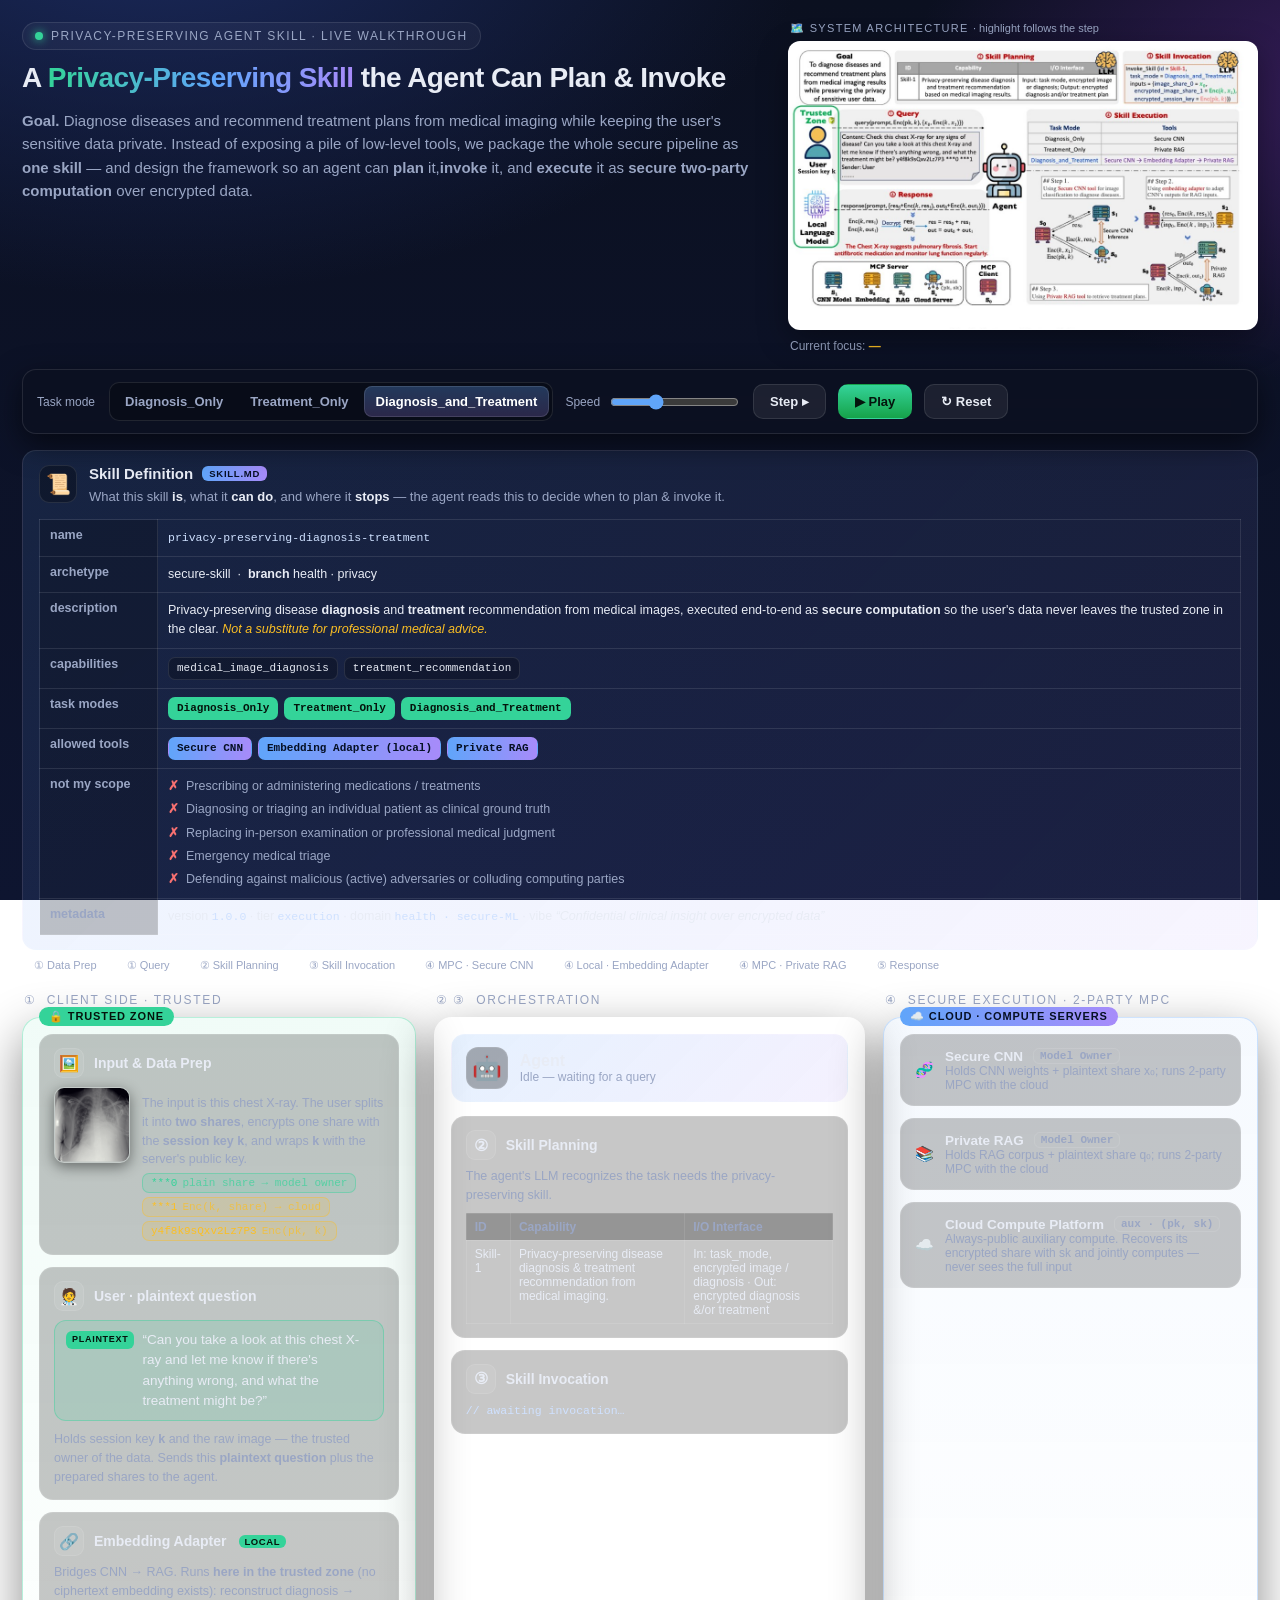
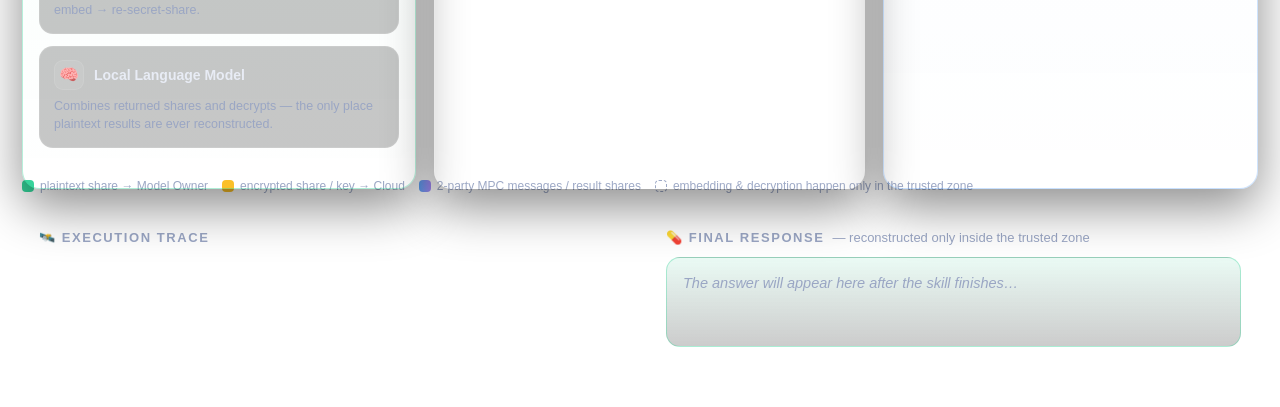
==== app/index.html @ a3170f96 "Deploy privacy-preserving skill web demo" ====
<!DOCTYPE html>
<html lang="en">
  <head>
    <meta charset="UTF-8" />
    <meta name="viewport" content="width=device-width, initial-scale=1.0" />
    <title>Privacy-Preserving Skill · Agent Demo (React)</title>
    <script type="module" crossorigin src="./assets/index-D98Jw93L.js"></script>
    <link rel="stylesheet" crossorigin href="./assets/index-BHk-ecQV.css">
  </head>
  <body>
    <div id="root"></div>
  </body>
</html>
---- app/assets/index-BHk-ecQV.css ----
:root{--bg: #0b1020;--bg2: #0e1530;--panel: rgba(255, 255, 255, .04);--panel-strong: rgba(255, 255, 255, .07);--border: rgba(255, 255, 255, .1);--text: #e8ecf5;--muted: #9aa6c4;--green: #34d399;--green-soft: rgba(52, 211, 153, .14);--blue: #60a5fa;--violet: #a78bfa;--gold: #fbbf24;--gold-soft: rgba(251, 191, 36, .15);--pink: #f472b6;--shadow: 0 18px 50px rgba(0, 0, 0, .45);--mono: "SF Mono", "JetBrains Mono", "Fira Code", ui-monospace, Menlo, Consolas, monospace}*{box-sizing:border-box}html,body,#root{height:100%}body{margin:0;font-family:-apple-system,BlinkMacSystemFont,Segoe UI,Roboto,Helvetica Neue,Arial,sans-serif;color:var(--text);background:radial-gradient(1200px 700px at 12% -10%,#1b2a5e 0%,transparent 55%),radial-gradient(1000px 600px at 110% 10%,#3a1d5e 0%,transparent 50%),linear-gradient(180deg,var(--bg) 0%,var(--bg2) 100%);background-attachment:fixed;min-height:100vh}.wrap{max-width:1280px;margin:0 auto;padding:22px 22px 40px}header.hero{margin-bottom:18px}.badge{display:inline-flex;align-items:center;gap:8px;font-size:12px;letter-spacing:.12em;text-transform:uppercase;color:var(--muted);border:1px solid var(--border);background:var(--panel);padding:6px 12px;border-radius:999px}.badge .dot{width:8px;height:8px;border-radius:50%;background:var(--green);box-shadow:0 0 10px var(--green)}h1{font-size:28px;margin:12px 0 6px;letter-spacing:-.02em}h1 .grad{background:linear-gradient(90deg,var(--green),var(--blue) 55%,var(--violet));-webkit-background-clip:text;background-clip:text;-webkit-text-fill-color:transparent}.goal{color:var(--muted);font-size:15px;max-width:820px;line-height:1.55}.controls{display:flex;flex-direction:column;gap:10px;margin:16px 0 0;padding:12px 14px;background:#0c1121eb;border:1px solid var(--border);border-radius:14px;position:sticky;top:10px;z-index:50;-webkit-backdrop-filter:blur(10px);backdrop-filter:blur(10px);box-shadow:0 10px 30px #0000008c}.ctl-row{display:flex;flex-wrap:wrap;align-items:center;gap:12px}.seg{display:inline-flex;background:#00000040;border:1px solid var(--border);border-radius:10px;padding:3px;gap:3px}.seg button{border:0;background:transparent;color:var(--muted);cursor:pointer;padding:8px 12px;border-radius:8px;font-size:13px;font-weight:600;transition:.18s}.seg button:hover{color:var(--text)}.seg button.active{background:linear-gradient(180deg,#60a5fa4d,#a78bfa38);color:#fff;box-shadow:inset 0 0 0 1px #ffffff1f}.ctl-label{font-size:12px;color:var(--muted);margin-right:2px}.spacer{flex:1}.btn{border:1px solid var(--border);background:var(--panel-strong);color:var(--text);padding:9px 16px;border-radius:10px;cursor:pointer;font-size:13px;font-weight:600;display:inline-flex;align-items:center;gap:8px;transition:.18s}.btn:hover{border-color:#ffffff40;transform:translateY(-1px)}.btn.primary{background:linear-gradient(180deg,var(--green),#16a34a);color:#04140c;border-color:transparent}.btn:disabled{opacity:.45;cursor:not-allowed;transform:none}.speed{display:inline-flex;align-items:center;gap:8px;font-size:12px;color:var(--muted)}.speed input{accent-color:var(--blue)}.stage{position:relative}.grid{display:grid;grid-template-columns:1.05fr 1.15fr 1fr;gap:18px;align-items:stretch}.col-title{display:flex;align-items:center;gap:8px;font-size:12px;text-transform:uppercase;letter-spacing:.14em;color:var(--muted);margin:0 0 10px 2px}.zone{border-radius:18px;padding:16px;height:100%;background:var(--panel);border:1px solid var(--border);box-shadow:var(--shadow);position:relative}.zone.trusted{border-color:#34d39959;background:linear-gradient(180deg,#34d39912,#ffffff05)}.zone.cloud{border-color:#60a5fa4d;background:linear-gradient(180deg,#60a5fa0f,#ffffff05)}.zone-tag{position:absolute;top:-11px;left:16px;font-size:11px;font-weight:700;letter-spacing:.08em;padding:3px 10px;border-radius:999px;text-transform:uppercase}.zone.trusted .zone-tag{background:var(--green);color:#04140c}.zone.cloud .zone-tag{background:linear-gradient(90deg,var(--blue),var(--violet));color:#061024}.card{background:#00000038;border:1px solid var(--border);border-radius:14px;padding:13px 14px;margin-bottom:12px;transition:.25s;position:relative}.card:last-child{margin-bottom:0}.card .ct{display:flex;align-items:center;gap:10px;font-weight:700;font-size:14px}.card .ct .ic{width:30px;height:30px;flex:none;border-radius:9px;display:grid;place-items:center;font-size:16px;background:var(--panel-strong);border:1px solid var(--border)}.card .sub{color:var(--muted);font-size:12.5px;margin-top:7px;line-height:1.5}.card.node{display:flex;flex-direction:column}.card.active{border-color:var(--gold);box-shadow:0 0 0 1px var(--gold),0 10px 30px #fbbf242e;background:linear-gradient(180deg,var(--gold-soft),rgba(0,0,0,.2));transform:translateY(-2px)}.card.active .ic{background:var(--gold);color:#1a1304;border-color:transparent}.card.done{border-color:#34d39973}.ct .check{display:none}.card.done .ct .check{display:inline;margin-left:auto;color:var(--green);font-weight:800}.card.dim{opacity:.45}.chip{display:inline-flex;align-items:center;gap:5px;font-family:var(--mono);font-size:11px;padding:3px 8px;border-radius:7px;border:1px solid var(--border);background:#0000004d;color:var(--muted);margin:4px 6px 0 0}.chip.lock{color:var(--gold);border-color:#fbbf2466;background:var(--gold-soft)}.chip.plain{color:var(--green);border-color:#34d39966;background:var(--green-soft)}.chip .k{opacity:.7}.agent-head{display:flex;align-items:center;gap:12px;margin-bottom:14px;padding:12px 14px;border-radius:14px;background:linear-gradient(135deg,#60a5fa29,#a78bfa1f);border:1px solid var(--border)}.agent-head .robot{width:42px;height:42px;border-radius:12px;display:grid;place-items:center;font-size:24px;background:#0000004d;border:1px solid var(--border)}.agent-head .t{font-weight:800;font-size:16px}.agent-head .s{color:var(--muted);font-size:12px}.agent-head.thinking{animation:pulseGlow 1.1s ease-in-out infinite}@keyframes pulseGlow{0%,to{box-shadow:0 0 0 1px #a78bfa33}50%{box-shadow:0 0 0 1px #a78bfab3,0 0 26px #a78bfa59}}.skill-table{width:100%;border-collapse:collapse;font-size:12px;margin-top:8px}.skill-table th,.skill-table td{text-align:left;padding:6px 8px;border:1px solid var(--border);vertical-align:top}.skill-table th{color:var(--muted);font-weight:600;background:#00000040}code.invoke{display:block;font-family:var(--mono);font-size:11.5px;line-height:1.6;color:#cfe1ff;white-space:pre-wrap;margin-top:8px}code.invoke .kw{color:var(--violet)}code.invoke .id{color:var(--gold)}code.invoke .en{color:var(--green)}.unused{color:var(--muted);font-style:italic;opacity:.9}.localbadge{font-size:9.5px;font-weight:800;letter-spacing:.06em;text-transform:uppercase;color:#04140c;background:var(--green);border-radius:6px;padding:1px 6px;margin-left:2px}.srv{display:flex;align-items:center;gap:11px}.srv .sid{font-family:var(--mono);font-size:11px;color:var(--muted);border:1px solid var(--border);border-radius:6px;padding:1px 6px}.srv .role{color:var(--muted);font-size:12px}.fx{position:absolute;top:0;right:0;bottom:0;left:0;pointer-events:none;z-index:40;overflow:visible}.packet{position:absolute;transform:translate(-50%,-50%);font-family:var(--mono);font-size:11px;font-weight:700;padding:5px 9px;border-radius:9px;white-space:nowrap;border:1px solid;box-shadow:0 6px 18px #0006;will-change:left,top;-webkit-backdrop-filter:blur(2px);backdrop-filter:blur(2px)}.packet.enc{color:#1a1304;background:var(--gold);border-color:#f59e0b}.packet.plain{color:#04140c;background:var(--green);border-color:#10b981}.packet.result{color:#06121f;background:linear-gradient(90deg,var(--blue),var(--violet));border-color:var(--violet)}.bottom{display:grid;grid-template-columns:1fr 1fr;gap:18px;margin-top:20px}.panel{background:var(--panel);border:1px solid var(--border);border-radius:16px;padding:16px}.panel h3{margin:0 0 12px;font-size:13px;text-transform:uppercase;letter-spacing:.12em;color:var(--muted);display:flex;align-items:center;gap:8px}.panel h3 .note{font-weight:400;text-transform:none;letter-spacing:0;color:var(--muted)}.trace{font-family:var(--mono);font-size:12.5px;line-height:1.65;max-height:230px;overflow:auto}.trace .line{padding:5px 0;border-bottom:1px dashed rgba(255,255,255,.06);display:flex;gap:10px;opacity:0;transform:translateY(4px);animation:rise .35s forwards}@keyframes rise{to{opacity:1;transform:none}}.trace .ph{color:var(--violet);font-weight:700;flex:none}.trace .tx{color:var(--text)}.trace .tx.muted,.trace .muted{color:var(--muted)}.chatbubble{background:linear-gradient(180deg,#34d3991a,#0003);border:1px solid rgba(52,211,153,.35);border-radius:14px;padding:14px 16px;min-height:90px;line-height:1.6;font-size:14.5px}.chatbubble .who{font-size:11px;text-transform:uppercase;letter-spacing:.1em;color:var(--green);margin-bottom:8px;display:flex;align-items:center;gap:8px}.chatbubble .empty{color:var(--muted);font-style:italic}.diag{color:var(--blue);font-weight:700}.rx{color:var(--gold);font-weight:700}.cursor-blink{display:inline-block;width:8px;background:var(--green);margin-left:2px;animation:blink 1s steps(2) infinite}@keyframes blink{50%{opacity:0}}.legend{display:flex;flex-wrap:wrap;gap:14px;margin-top:14px;font-size:12px;color:var(--muted)}.legend span{display:inline-flex;align-items:center;gap:6px}.legend i{width:12px;height:12px;border-radius:4px;display:inline-block}.skillcard{margin-top:16px;padding:14px 16px;border-radius:14px;background:linear-gradient(135deg,#60a5fa1f,#a78bfa17);border:1px solid var(--border)}.skillhead{display:flex;gap:12px;align-items:flex-start}.skillhead .ic{width:38px;height:38px;flex:none;border-radius:10px;display:grid;place-items:center;font-size:20px;background:#0000004d;border:1px solid var(--border)}.skname{font-weight:800;font-size:15px;display:flex;align-items:center;gap:9px;flex-wrap:wrap}.skname .tag{font-size:9.5px;font-weight:800;letter-spacing:.08em;text-transform:uppercase;color:#061024;background:linear-gradient(90deg,var(--blue),var(--violet));padding:2px 7px;border-radius:6px}.skdesc{color:var(--muted);font-size:13px;line-height:1.55;margin-top:5px}.skdesc b{color:var(--text)}.skmeta{margin-top:11px;display:grid;gap:6px;font-size:12.5px;color:var(--muted);line-height:1.5}.skmeta b{color:var(--text)}.skmeta code{font-family:var(--mono);font-size:11.5px;color:#cfe1ff;background:#00000047;border:1px solid var(--border);border-radius:5px;padding:1px 5px}.skilltable{width:100%;border-collapse:collapse;margin-top:12px;font-size:12.5px}.skilltable th{text-align:left;vertical-align:top;white-space:nowrap;width:118px;color:var(--muted);font-weight:700;background:#00000038;border:1px solid var(--border);padding:8px 10px}.skilltable td{vertical-align:top;border:1px solid var(--border);padding:8px 10px;line-height:1.55;color:var(--text)}.skilltable td code{font-family:var(--mono);font-size:11.5px;color:#cfe1ff}.skilltable td b{color:var(--text)}.skilltable td em{color:var(--gold);font-style:italic}.skchips{display:flex;flex-wrap:wrap;gap:6px}.skchip{font-family:var(--mono);font-size:11px;padding:2px 8px;border-radius:7px;border:1px solid var(--border);background:#00000047;color:var(--text)}.skchip.mode{color:#04140c;background:var(--green);border-color:transparent;font-weight:700}.skchip.tool{color:#061024;background:linear-gradient(90deg,var(--blue),var(--violet));border-color:transparent;font-weight:700}.skscope{margin:0;padding-left:0;list-style:none;display:grid;gap:4px}.skscope li{color:var(--muted)}.skscope li:before{content:"✗";color:#f87171;font-weight:800;margin-right:7px}.stepbar{display:flex;gap:6px;margin:4px 0 16px;flex-wrap:wrap}.pip{font-size:11px;color:var(--muted);border:1px solid var(--border);border-radius:999px;padding:4px 11px;background:var(--panel);transition:.2s}.pip.active{color:#fff;border-color:var(--gold);background:var(--gold-soft)}.pip.done{color:var(--green);border-color:#34d39966}.prep{display:flex;gap:12px;align-items:flex-start;margin-top:9px}.prep .cxr{width:76px;height:76px;flex:none;border-radius:10px;object-fit:cover;border:1px solid var(--border);box-shadow:0 4px 14px #00000073}.prep .prepflow{flex:1;min-width:0}.chip.plain .k,.chip.lock .k{font-weight:400}.qbubble{display:flex;align-items:flex-start;gap:8px;margin:9px 0 2px;background:var(--green-soft);border:1px solid rgba(52,211,153,.4);border-radius:12px;padding:9px 11px;font-size:13.5px;line-height:1.5;color:var(--text)}.qlabel{flex:none;font-size:9px;font-weight:800;letter-spacing:.08em;text-transform:uppercase;color:#04140c;background:var(--green);border-radius:6px;padding:2px 6px;margin-top:1px}.topbar{display:flex;align-items:flex-start;gap:24px}.topbar .hero{flex:1 1 auto;min-width:0;margin-bottom:0}.archpanel{flex:0 0 470px;width:470px}.arch-title{font-size:11px;text-transform:uppercase;letter-spacing:.12em;color:var(--muted);margin:0 0 6px 2px}.arch-title span{text-transform:none;letter-spacing:0}.archframe{position:relative;line-height:0;border-radius:12px;overflow:hidden;background:#fff;border:1px solid var(--border);box-shadow:0 10px 30px #00000059}.archframe img{width:100%;height:auto;display:block}.arch-spot{position:absolute;border:2.5px solid var(--gold);border-radius:8px;box-shadow:0 0 0 3000px #0407128c,0 0 16px 3px #fbbf2499;transition:left .55s cubic-bezier(.45,.05,.25,1),top .55s cubic-bezier(.45,.05,.25,1),width .55s cubic-bezier(.45,.05,.25,1),height .55s cubic-bezier(.45,.05,.25,1),opacity .35s ease;opacity:0;pointer-events:none;z-index:5}.arch-spot.show{opacity:1}.arch-cap{margin:9px 2px 0;font-size:12px;color:var(--muted)}.arch-cap b{color:var(--gold)}@media (max-width: 1100px){.topbar{flex-direction:column;gap:14px}.archpanel{flex:none;width:100%;max-width:720px}}@media (max-width: 980px){.grid,.bottom{grid-template-columns:1fr}.fx{display:none}.arch-spot{transition:opacity .3s ease}}
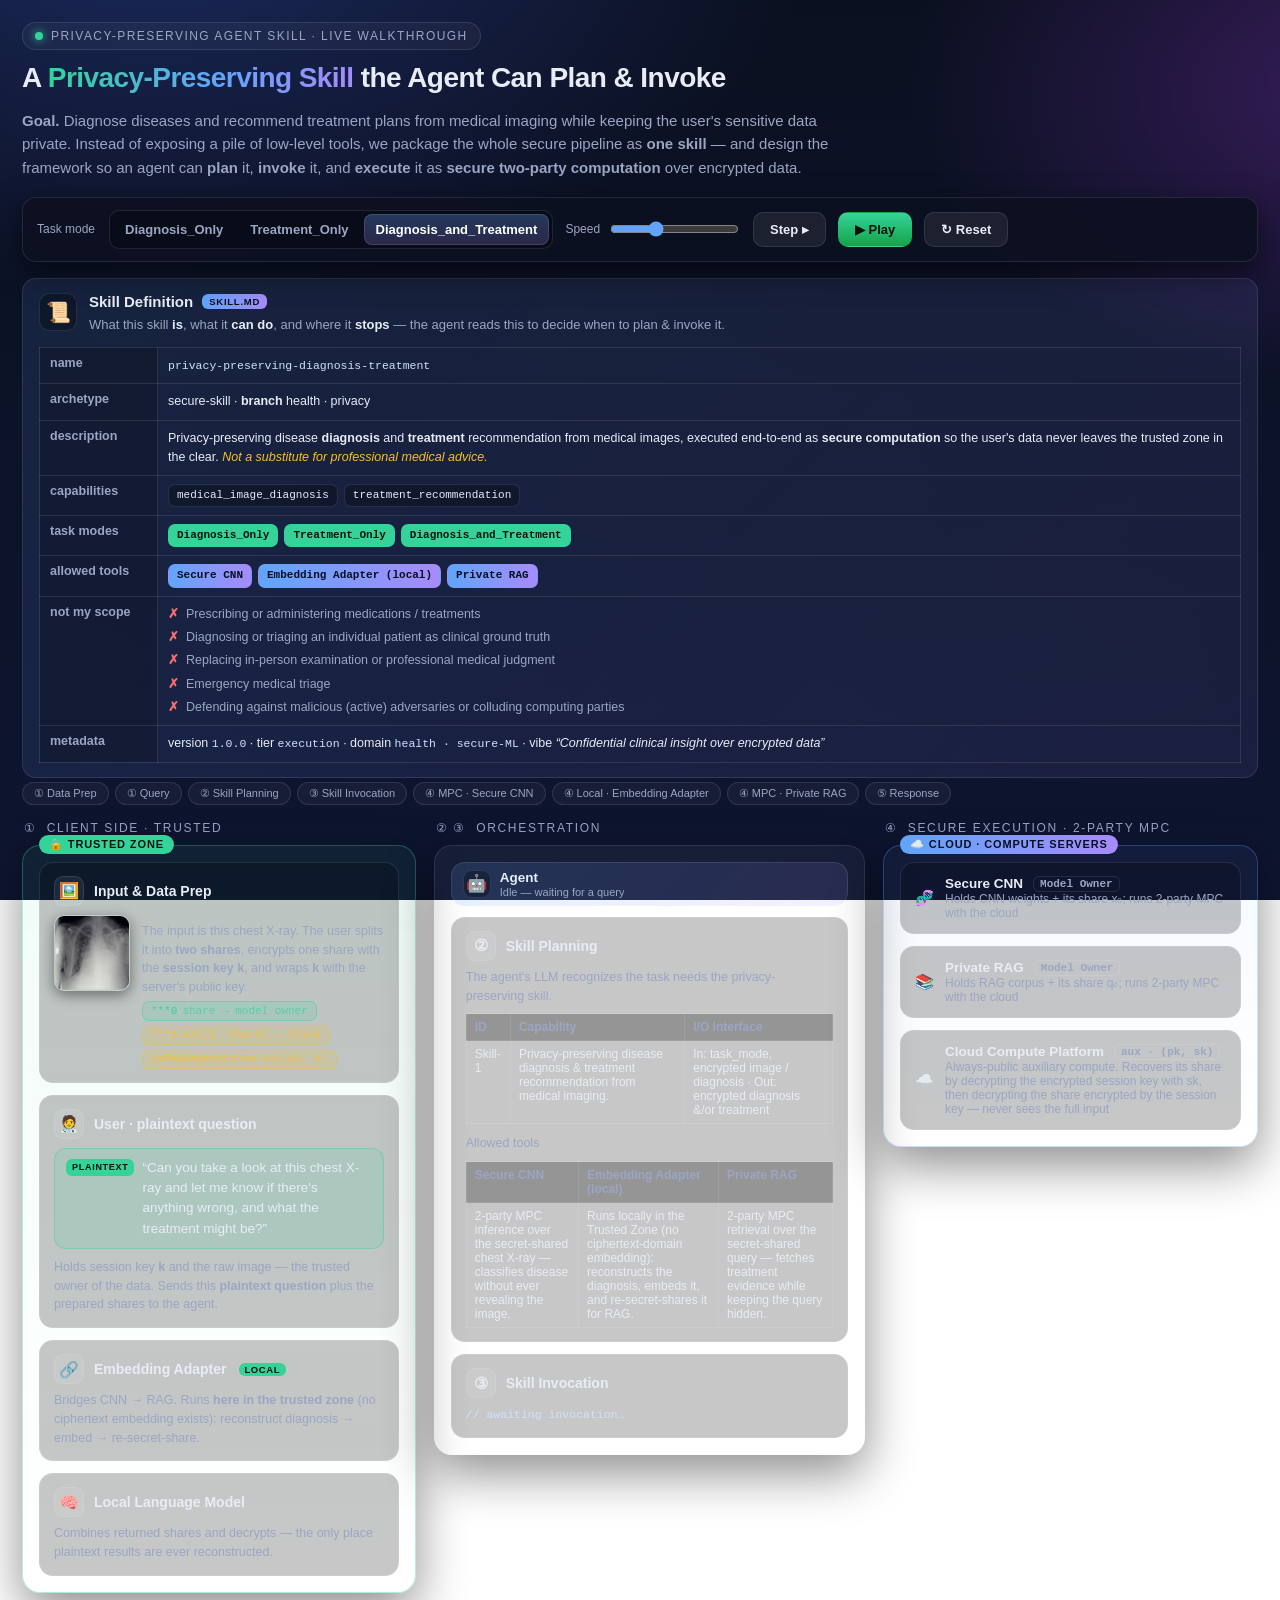
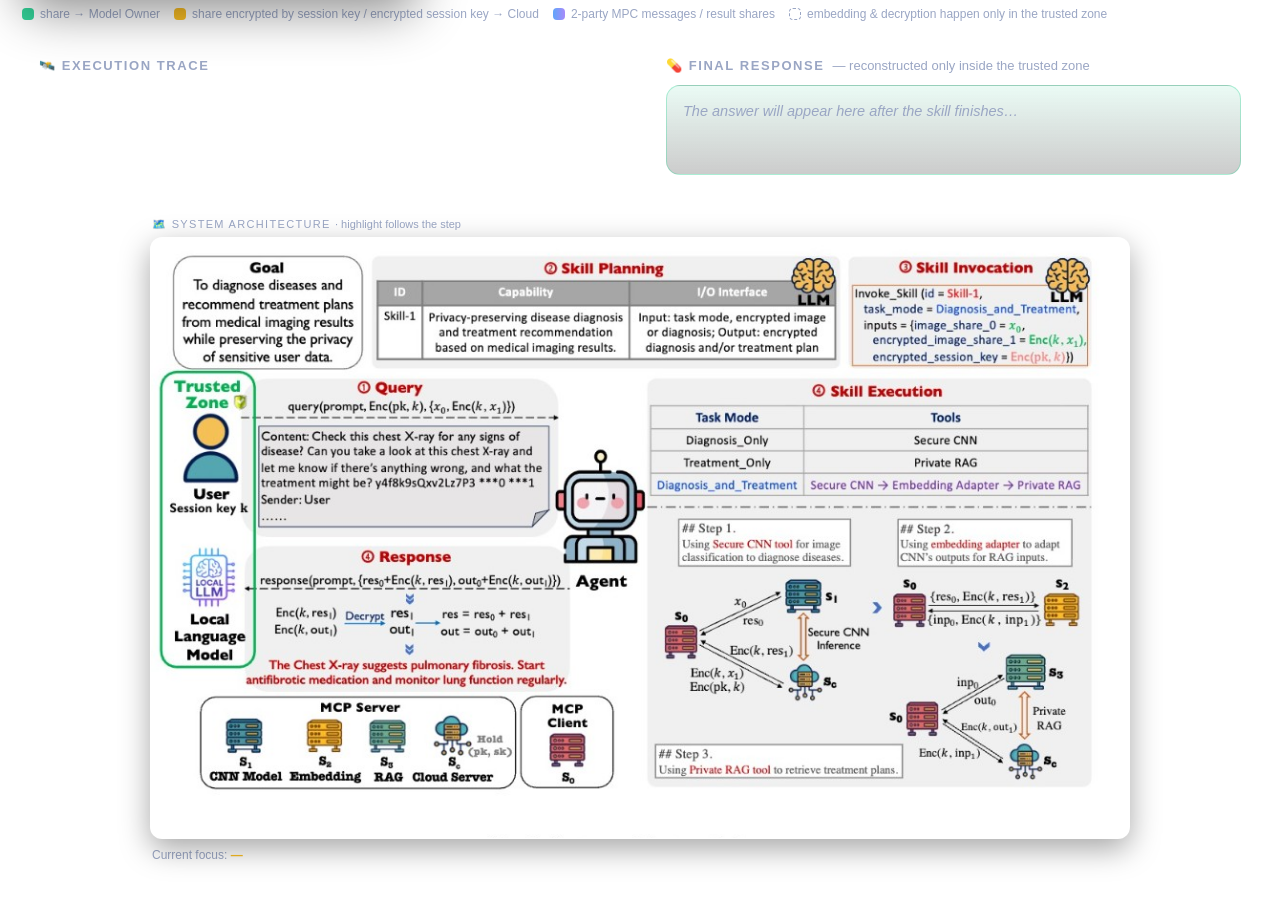
==== commit 005cc52f: "Update demo: layout, terminology, and allowed-tools table. Move system architecture below the animat" ====
--- a/app/index.html
+++ b/app/index.html
@@ -4,8 +4,8 @@
     <meta charset="UTF-8" />
     <meta name="viewport" content="width=device-width, initial-scale=1.0" />
     <title>Privacy-Preserving Skill · Agent Demo (React)</title>
-    <script type="module" crossorigin src="./assets/index-D98Jw93L.js"></script>
-    <link rel="stylesheet" crossorigin href="./assets/index-BHk-ecQV.css">
+    <script type="module" crossorigin src="./assets/index-DTDbrEPm.js"></script>
+    <link rel="stylesheet" crossorigin href="./assets/index-BsG590-l.css">
   </head>
   <body>
     <div id="root"></div>
--- a/app/assets/index-BsG590-l.css
+++ b/app/assets/index-BsG590-l.css
@@ -0,0 +1 @@
+:root{--bg: #0b1020;--bg2: #0e1530;--panel: rgba(255, 255, 255, .04);--panel-strong: rgba(255, 255, 255, .07);--border: rgba(255, 255, 255, .1);--text: #e8ecf5;--muted: #9aa6c4;--green: #34d399;--green-soft: rgba(52, 211, 153, .14);--blue: #60a5fa;--violet: #a78bfa;--gold: #fbbf24;--gold-soft: rgba(251, 191, 36, .15);--pink: #f472b6;--shadow: 0 18px 50px rgba(0, 0, 0, .45);--mono: "SF Mono", "JetBrains Mono", "Fira Code", ui-monospace, Menlo, Consolas, monospace}*{box-sizing:border-box}html,body,#root{height:100%}body{margin:0;font-family:-apple-system,BlinkMacSystemFont,Segoe UI,Roboto,Helvetica Neue,Arial,sans-serif;color:var(--text);background:radial-gradient(1200px 700px at 12% -10%,#1b2a5e 0%,transparent 55%),radial-gradient(1000px 600px at 110% 10%,#3a1d5e 0%,transparent 50%),linear-gradient(180deg,var(--bg) 0%,var(--bg2) 100%);background-attachment:fixed;min-height:100vh}.wrap{max-width:1280px;margin:0 auto;padding:22px 22px 40px}header.hero{margin-bottom:18px}.badge{display:inline-flex;align-items:center;gap:8px;font-size:12px;letter-spacing:.12em;text-transform:uppercase;color:var(--muted);border:1px solid var(--border);background:var(--panel);padding:6px 12px;border-radius:999px}.badge .dot{width:8px;height:8px;border-radius:50%;background:var(--green);box-shadow:0 0 10px var(--green)}h1{font-size:28px;margin:12px 0 6px;letter-spacing:-.02em}h1 .grad{background:linear-gradient(90deg,var(--green),var(--blue) 55%,var(--violet));-webkit-background-clip:text;background-clip:text;-webkit-text-fill-color:transparent}.goal{color:var(--muted);font-size:15px;max-width:820px;line-height:1.55}.controls{display:flex;flex-direction:column;gap:10px;margin:16px 0 0;padding:12px 14px;background:#0c1121eb;border:1px solid var(--border);border-radius:14px;position:sticky;top:10px;z-index:50;-webkit-backdrop-filter:blur(10px);backdrop-filter:blur(10px);box-shadow:0 10px 30px #0000008c}.ctl-row{display:flex;flex-wrap:wrap;align-items:center;gap:12px}.seg{display:inline-flex;background:#00000040;border:1px solid var(--border);border-radius:10px;padding:3px;gap:3px}.seg button{border:0;background:transparent;color:var(--muted);cursor:pointer;padding:8px 12px;border-radius:8px;font-size:13px;font-weight:600;transition:.18s}.seg button:hover{color:var(--text)}.seg button.active{background:linear-gradient(180deg,#60a5fa4d,#a78bfa38);color:#fff;box-shadow:inset 0 0 0 1px #ffffff1f}.ctl-label{font-size:12px;color:var(--muted);margin-right:2px}.spacer{flex:1}.btn{border:1px solid var(--border);background:var(--panel-strong);color:var(--text);padding:9px 16px;border-radius:10px;cursor:pointer;font-size:13px;font-weight:600;display:inline-flex;align-items:center;gap:8px;transition:.18s}.btn:hover{border-color:#ffffff40;transform:translateY(-1px)}.btn.primary{background:linear-gradient(180deg,var(--green),#16a34a);color:#04140c;border-color:transparent}.btn:disabled{opacity:.45;cursor:not-allowed;transform:none}.speed{display:inline-flex;align-items:center;gap:8px;font-size:12px;color:var(--muted)}.speed input{accent-color:var(--blue)}.stage{position:relative}.grid{display:grid;grid-template-columns:1.05fr 1.15fr 1fr;gap:18px;align-items:start}.col-title{display:flex;align-items:center;gap:8px;font-size:12px;text-transform:uppercase;letter-spacing:.14em;color:var(--muted);margin:0 0 10px 2px}.zone{border-radius:18px;padding:16px;height:auto;background:var(--panel);border:1px solid var(--border);box-shadow:var(--shadow);position:relative}.zone.trusted{border-color:#34d39959;background:linear-gradient(180deg,#34d39912,#ffffff05)}.zone.cloud{border-color:#60a5fa4d;background:linear-gradient(180deg,#60a5fa0f,#ffffff05)}.zone-tag{position:absolute;top:-11px;left:16px;font-size:11px;font-weight:700;letter-spacing:.08em;padding:3px 10px;border-radius:999px;text-transform:uppercase}.zone.trusted .zone-tag{background:var(--green);color:#04140c}.zone.cloud .zone-tag{background:linear-gradient(90deg,var(--blue),var(--violet));color:#061024}.card{background:#00000038;border:1px solid var(--border);border-radius:14px;padding:13px 14px;margin-bottom:12px;transition:.25s;position:relative}.card:last-child{margin-bottom:0}.card .ct{display:flex;align-items:center;gap:10px;font-weight:700;font-size:14px}.card .ct .ic{width:30px;height:30px;flex:none;border-radius:9px;display:grid;place-items:center;font-size:16px;background:var(--panel-strong);border:1px solid var(--border)}.card .sub{color:var(--muted);font-size:12.5px;margin-top:7px;line-height:1.5}.card.node{display:flex;flex-direction:column}.card.active{border-color:var(--gold);box-shadow:0 0 0 1px var(--gold),0 10px 30px #fbbf242e;background:linear-gradient(180deg,var(--gold-soft),rgba(0,0,0,.2));transform:translateY(-2px)}.card.active .ic{background:var(--gold);color:#1a1304;border-color:transparent}.card.done{border-color:#34d39973}.ct .check{display:none}.card.done .ct .check{display:inline;margin-left:auto;color:var(--green);font-weight:800}.card.dim{opacity:.45}.chip{display:inline-flex;align-items:center;gap:5px;font-family:var(--mono);font-size:11px;padding:3px 8px;border-radius:7px;border:1px solid var(--border);background:#0000004d;color:var(--muted);margin:4px 6px 0 0}.chip.lock{color:var(--gold);border-color:#fbbf2466;background:var(--gold-soft)}.chip.plain{color:var(--green);border-color:#34d39966;background:var(--green-soft)}.chip .k{opacity:.7}.chip.plain .k,.chip.lock .k{font-weight:400}.agent-head{display:flex;align-items:center;gap:12px;margin-bottom:14px;padding:12px 14px;border-radius:14px;background:linear-gradient(135deg,#60a5fa29,#a78bfa1f);border:1px solid var(--border)}.agent-head.slim{gap:9px;margin-bottom:11px;padding:7px 11px}.agent-head .robot{width:42px;height:42px;border-radius:12px;display:grid;place-items:center;font-size:24px;background:#0000004d;border:1px solid var(--border)}.agent-head.slim .robot{width:28px;height:28px;border-radius:9px;font-size:17px}.agent-meta{min-width:0}.agent-head .t{font-weight:800;font-size:16px}.agent-head.slim .t{font-size:13.5px;line-height:1.15}.agent-head .s{color:var(--muted);font-size:12px}.agent-head.slim .s{font-size:11px;white-space:nowrap;overflow:hidden;text-overflow:ellipsis}.agent-head.thinking{animation:pulseGlow 1.1s ease-in-out infinite}@keyframes pulseGlow{0%,to{box-shadow:0 0 0 1px #a78bfa33}50%{box-shadow:0 0 0 1px #a78bfab3,0 0 26px #a78bfa59}}.skill-table{width:100%;border-collapse:collapse;font-size:12px;margin-top:8px}.skill-table th,.skill-table td{text-align:left;padding:6px 8px;border:1px solid var(--border);vertical-align:top}.skill-table th{color:var(--muted);font-weight:600;background:#00000040}code.invoke{display:block;font-family:var(--mono);font-size:11.5px;line-height:1.6;color:#cfe1ff;white-space:pre-wrap;margin-top:8px}code.invoke .kw{color:var(--violet)}code.invoke .id{color:var(--gold)}code.invoke .en{color:var(--green)}.unused{color:var(--muted);font-style:italic;opacity:.9}.localbadge{font-size:9.5px;font-weight:800;letter-spacing:.06em;text-transform:uppercase;color:#04140c;background:var(--green);border-radius:6px;padding:1px 6px;margin-left:2px}.srv{display:flex;align-items:center;gap:11px}.srv .sid{font-family:var(--mono);font-size:11px;color:var(--muted);border:1px solid var(--border);border-radius:6px;padding:1px 6px}.srv .role{color:var(--muted);font-size:12px}.fx{position:absolute;top:0;right:0;bottom:0;left:0;pointer-events:none;z-index:40;overflow:visible}.packet{position:absolute;transform:translate(-50%,-50%);font-family:var(--mono);font-size:11px;font-weight:700;padding:5px 9px;border-radius:9px;white-space:nowrap;border:1px solid;box-shadow:0 6px 18px #0006;will-change:left,top;-webkit-backdrop-filter:blur(2px);backdrop-filter:blur(2px)}.packet.enc{color:#1a1304;background:var(--gold);border-color:#f59e0b}.packet.plain{color:#04140c;background:var(--green);border-color:#10b981}.packet.result{color:#06121f;background:linear-gradient(90deg,var(--blue),var(--violet));border-color:var(--violet)}.bottom{display:grid;grid-template-columns:1fr 1fr;gap:18px;margin-top:20px}.panel{background:var(--panel);border:1px solid var(--border);border-radius:16px;padding:16px}.panel h3{margin:0 0 12px;font-size:13px;text-transform:uppercase;letter-spacing:.12em;color:var(--muted);display:flex;align-items:center;gap:8px}.panel h3 .note{font-weight:400;text-transform:none;letter-spacing:0;color:var(--muted)}.trace{font-family:var(--mono);font-size:12.5px;line-height:1.65;max-height:230px;overflow:auto}.trace .line{padding:5px 0;border-bottom:1px dashed rgba(255,255,255,.06);display:flex;gap:10px;opacity:0;transform:translateY(4px);animation:rise .35s forwards}@keyframes rise{to{opacity:1;transform:none}}.trace .ph{color:var(--violet);font-weight:700;flex:none}.trace .tx{color:var(--text)}.trace .tx.muted,.trace .muted{color:var(--muted)}.chatbubble{background:linear-gradient(180deg,#34d3991a,#0003);border:1px solid rgba(52,211,153,.35);border-radius:14px;padding:14px 16px;min-height:90px;line-height:1.6;font-size:14.5px}.chatbubble .who{font-size:11px;text-transform:uppercase;letter-spacing:.1em;color:var(--green);margin-bottom:8px;display:flex;align-items:center;gap:8px}.chatbubble .empty{color:var(--muted);font-style:italic}.diag{color:var(--blue);font-weight:700}.rx{color:var(--gold);font-weight:700}.cursor-blink{display:inline-block;width:8px;background:var(--green);margin-left:2px;animation:blink 1s steps(2) infinite}@keyframes blink{50%{opacity:0}}.legend{display:flex;flex-wrap:wrap;gap:14px;margin-top:14px;font-size:12px;color:var(--muted)}.legend span{display:inline-flex;align-items:center;gap:6px}.legend i{width:12px;height:12px;border-radius:4px;display:inline-block}.skillcard{margin-top:16px;padding:14px 16px;border-radius:14px;background:linear-gradient(135deg,#60a5fa1f,#a78bfa17);border:1px solid var(--border)}.skillhead{display:flex;gap:12px;align-items:flex-start}.skillhead .ic{width:38px;height:38px;flex:none;border-radius:10px;display:grid;place-items:center;font-size:20px;background:#0000004d;border:1px solid var(--border)}.skname{font-weight:800;font-size:15px;display:flex;align-items:center;gap:9px;flex-wrap:wrap}.skname .tag{font-size:9.5px;font-weight:800;letter-spacing:.08em;text-transform:uppercase;color:#061024;background:linear-gradient(90deg,var(--blue),var(--violet));padding:2px 7px;border-radius:6px}.skdesc{color:var(--muted);font-size:13px;line-height:1.55;margin-top:5px}.skdesc b{color:var(--text)}.skmeta{margin-top:11px;display:grid;gap:6px;font-size:12.5px;color:var(--muted);line-height:1.5}.skmeta b{color:var(--text)}.skmeta code{font-family:var(--mono);font-size:11.5px;color:#cfe1ff;background:#00000047;border:1px solid var(--border);border-radius:5px;padding:1px 5px}.skilltable{width:100%;border-collapse:collapse;margin-top:12px;font-size:12.5px}.skilltable th{text-align:left;vertical-align:top;white-space:nowrap;width:118px;color:var(--muted);font-weight:700;background:#00000038;border:1px solid var(--border);padding:8px 10px}.skilltable td{vertical-align:top;border:1px solid var(--border);padding:8px 10px;line-height:1.55;color:var(--text)}.skilltable td code{font-family:var(--mono);font-size:11.5px;color:#cfe1ff}.skilltable td b{color:var(--text)}.skilltable td em{color:var(--gold);font-style:italic}.skchips{display:flex;flex-wrap:wrap;gap:6px}.skchip{font-family:var(--mono);font-size:11px;padding:2px 8px;border-radius:7px;border:1px solid var(--border);background:#00000047;color:var(--text)}.skchip.mode{color:#04140c;background:var(--green);border-color:transparent;font-weight:700}.skchip.tool{color:#061024;background:linear-gradient(90deg,var(--blue),var(--violet));border-color:transparent;font-weight:700}.skscope{margin:0;padding-left:0;list-style:none;display:grid;gap:4px}.skscope li{color:var(--muted)}.skscope li:before{content:"✗";color:#f87171;font-weight:800;margin-right:7px}.stepbar{display:flex;gap:6px;margin:4px 0 16px;flex-wrap:wrap}.pip{font-size:11px;color:var(--muted);border:1px solid var(--border);border-radius:999px;padding:4px 11px;background:var(--panel);transition:.2s}.pip.active{color:#fff;border-color:var(--gold);background:var(--gold-soft)}.pip.done{color:var(--green);border-color:#34d39966}.prep{display:flex;gap:12px;align-items:flex-start;margin-top:9px}.prep .cxr{width:76px;height:76px;flex:none;border-radius:10px;object-fit:cover;border:1px solid var(--border);box-shadow:0 4px 14px #00000073}.prep .prepflow{flex:1;min-width:0}.qbubble{display:flex;align-items:flex-start;gap:8px;margin:9px 0 2px;background:var(--green-soft);border:1px solid rgba(52,211,153,.4);border-radius:12px;padding:9px 11px;font-size:13.5px;line-height:1.5;color:var(--text)}.qlabel{flex:none;font-size:9px;font-weight:800;letter-spacing:.08em;text-transform:uppercase;color:#04140c;background:var(--green);border-radius:6px;padding:2px 6px;margin-top:1px}.archpanel{width:100%}.archpanel.archbottom{width:100%;max-width:980px;margin:26px auto 0}.arch-title{font-size:11px;text-transform:uppercase;letter-spacing:.12em;color:var(--muted);margin:0 0 6px 2px}.arch-title span{text-transform:none;letter-spacing:0}.archframe{position:relative;line-height:0;border-radius:12px;overflow:hidden;background:#fff;border:1px solid var(--border);box-shadow:0 10px 30px #00000059}.archframe img{width:100%;height:auto;display:block}.arch-spot{position:absolute;border:2.5px solid var(--gold);border-radius:8px;box-shadow:0 0 0 3000px #0407128c,0 0 16px 3px #fbbf2499;transition:left .55s cubic-bezier(.45,.05,.25,1),top .55s cubic-bezier(.45,.05,.25,1),width .55s cubic-bezier(.45,.05,.25,1),height .55s cubic-bezier(.45,.05,.25,1),opacity .35s ease;opacity:0;pointer-events:none;z-index:5}.arch-spot.show{opacity:1}.arch-cap{margin:9px 2px 0;font-size:12px;color:var(--muted)}.arch-cap b{color:var(--gold)}@media (max-width: 980px){.grid,.bottom{grid-template-columns:1fr}.fx{display:none}.arch-spot{transition:opacity .3s ease}}
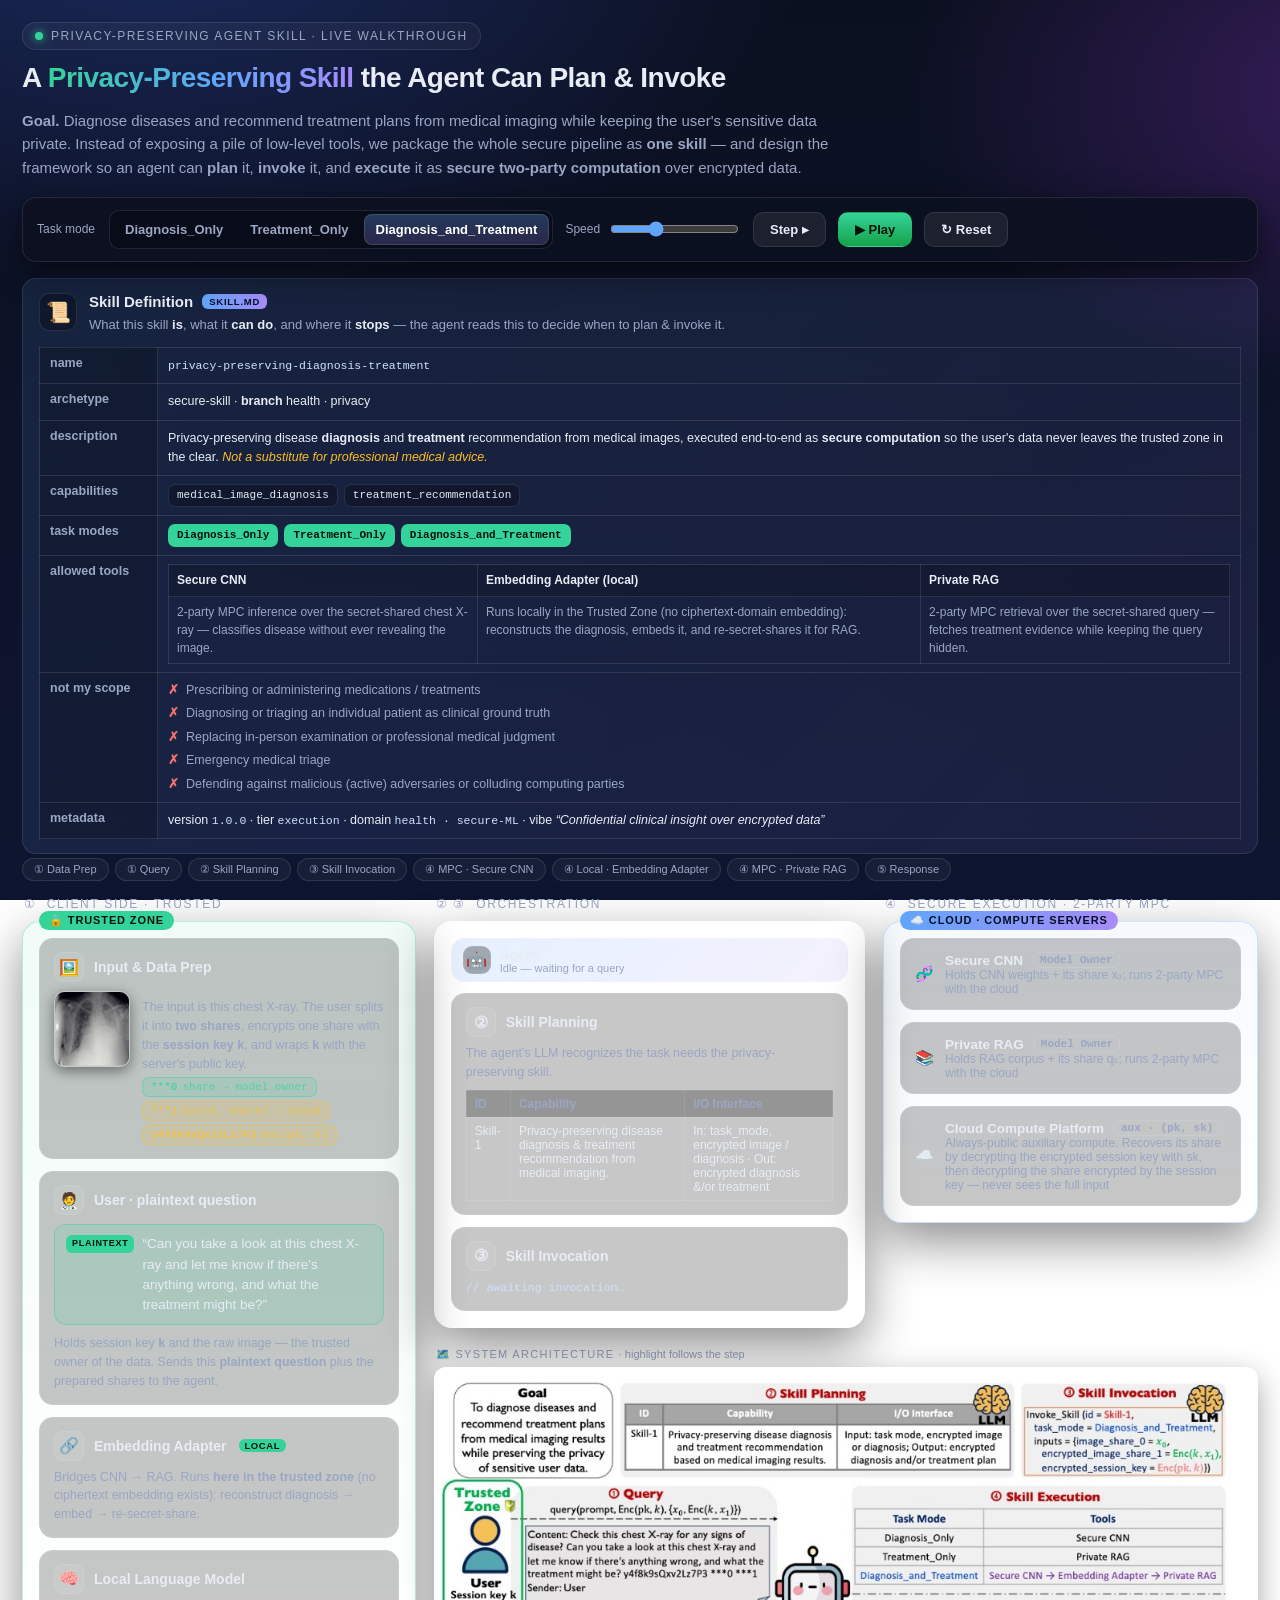
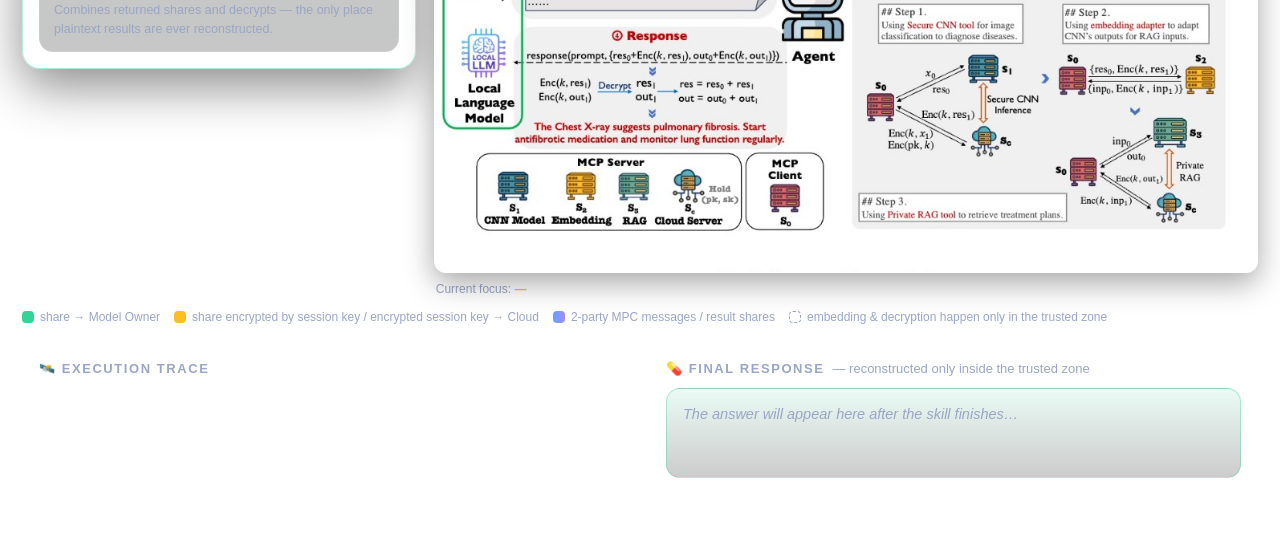
==== commit c21b16d8: "Move allowed-tools table into Skill Definition; place architecture under Orchestration and Cloud col" ====
--- a/app/index.html
+++ b/app/index.html
@@ -4,8 +4,8 @@
     <meta charset="UTF-8" />
     <meta name="viewport" content="width=device-width, initial-scale=1.0" />
     <title>Privacy-Preserving Skill · Agent Demo (React)</title>
-    <script type="module" crossorigin src="./assets/index-DTDbrEPm.js"></script>
-    <link rel="stylesheet" crossorigin href="./assets/index-BsG590-l.css">
+    <script type="module" crossorigin src="./assets/index-D4pqzDUn.js"></script>
+    <link rel="stylesheet" crossorigin href="./assets/index-BvYfLDtQ.css">
   </head>
   <body>
     <div id="root"></div>
--- a/app/assets/index-BvYfLDtQ.css
+++ b/app/assets/index-BvYfLDtQ.css
@@ -0,0 +1 @@
+:root{--bg: #0b1020;--bg2: #0e1530;--panel: rgba(255, 255, 255, .04);--panel-strong: rgba(255, 255, 255, .07);--border: rgba(255, 255, 255, .1);--text: #e8ecf5;--muted: #9aa6c4;--green: #34d399;--green-soft: rgba(52, 211, 153, .14);--blue: #60a5fa;--violet: #a78bfa;--gold: #fbbf24;--gold-soft: rgba(251, 191, 36, .15);--pink: #f472b6;--shadow: 0 18px 50px rgba(0, 0, 0, .45);--mono: "SF Mono", "JetBrains Mono", "Fira Code", ui-monospace, Menlo, Consolas, monospace}*{box-sizing:border-box}html,body,#root{height:100%}body{margin:0;font-family:-apple-system,BlinkMacSystemFont,Segoe UI,Roboto,Helvetica Neue,Arial,sans-serif;color:var(--text);background:radial-gradient(1200px 700px at 12% -10%,#1b2a5e 0%,transparent 55%),radial-gradient(1000px 600px at 110% 10%,#3a1d5e 0%,transparent 50%),linear-gradient(180deg,var(--bg) 0%,var(--bg2) 100%);background-attachment:fixed;min-height:100vh}.wrap{max-width:1280px;margin:0 auto;padding:22px 22px 40px}header.hero{margin-bottom:18px}.badge{display:inline-flex;align-items:center;gap:8px;font-size:12px;letter-spacing:.12em;text-transform:uppercase;color:var(--muted);border:1px solid var(--border);background:var(--panel);padding:6px 12px;border-radius:999px}.badge .dot{width:8px;height:8px;border-radius:50%;background:var(--green);box-shadow:0 0 10px var(--green)}h1{font-size:28px;margin:12px 0 6px;letter-spacing:-.02em}h1 .grad{background:linear-gradient(90deg,var(--green),var(--blue) 55%,var(--violet));-webkit-background-clip:text;background-clip:text;-webkit-text-fill-color:transparent}.goal{color:var(--muted);font-size:15px;max-width:820px;line-height:1.55}.controls{display:flex;flex-direction:column;gap:10px;margin:16px 0 0;padding:12px 14px;background:#0c1121eb;border:1px solid var(--border);border-radius:14px;position:sticky;top:10px;z-index:50;-webkit-backdrop-filter:blur(10px);backdrop-filter:blur(10px);box-shadow:0 10px 30px #0000008c}.ctl-row{display:flex;flex-wrap:wrap;align-items:center;gap:12px}.seg{display:inline-flex;background:#00000040;border:1px solid var(--border);border-radius:10px;padding:3px;gap:3px}.seg button{border:0;background:transparent;color:var(--muted);cursor:pointer;padding:8px 12px;border-radius:8px;font-size:13px;font-weight:600;transition:.18s}.seg button:hover{color:var(--text)}.seg button.active{background:linear-gradient(180deg,#60a5fa4d,#a78bfa38);color:#fff;box-shadow:inset 0 0 0 1px #ffffff1f}.ctl-label{font-size:12px;color:var(--muted);margin-right:2px}.spacer{flex:1}.btn{border:1px solid var(--border);background:var(--panel-strong);color:var(--text);padding:9px 16px;border-radius:10px;cursor:pointer;font-size:13px;font-weight:600;display:inline-flex;align-items:center;gap:8px;transition:.18s}.btn:hover{border-color:#ffffff40;transform:translateY(-1px)}.btn.primary{background:linear-gradient(180deg,var(--green),#16a34a);color:#04140c;border-color:transparent}.btn:disabled{opacity:.45;cursor:not-allowed;transform:none}.speed{display:inline-flex;align-items:center;gap:8px;font-size:12px;color:var(--muted)}.speed input{accent-color:var(--blue)}.stage{position:relative}.grid{display:grid;grid-template-columns:1.05fr 1.15fr 1fr;grid-template-rows:auto auto;gap:18px;align-items:start}.col-trusted{grid-column:1;grid-row:1 / 3}.col-orch{grid-column:2;grid-row:1}.col-cloud{grid-column:3;grid-row:1}.arch-row{grid-column:2 / 4;grid-row:2}.col-title{display:flex;align-items:center;gap:8px;font-size:12px;text-transform:uppercase;letter-spacing:.14em;color:var(--muted);margin:0 0 10px 2px}.zone{border-radius:18px;padding:16px;height:auto;background:var(--panel);border:1px solid var(--border);box-shadow:var(--shadow);position:relative}.zone.trusted{border-color:#34d39959;background:linear-gradient(180deg,#34d39912,#ffffff05)}.zone.cloud{border-color:#60a5fa4d;background:linear-gradient(180deg,#60a5fa0f,#ffffff05)}.zone-tag{position:absolute;top:-11px;left:16px;font-size:11px;font-weight:700;letter-spacing:.08em;padding:3px 10px;border-radius:999px;text-transform:uppercase}.zone.trusted .zone-tag{background:var(--green);color:#04140c}.zone.cloud .zone-tag{background:linear-gradient(90deg,var(--blue),var(--violet));color:#061024}.card{background:#00000038;border:1px solid var(--border);border-radius:14px;padding:13px 14px;margin-bottom:12px;transition:.25s;position:relative}.card:last-child{margin-bottom:0}.card .ct{display:flex;align-items:center;gap:10px;font-weight:700;font-size:14px}.card .ct .ic{width:30px;height:30px;flex:none;border-radius:9px;display:grid;place-items:center;font-size:16px;background:var(--panel-strong);border:1px solid var(--border)}.card .sub{color:var(--muted);font-size:12.5px;margin-top:7px;line-height:1.5}.card.node{display:flex;flex-direction:column}.card.active{border-color:var(--gold);box-shadow:0 0 0 1px var(--gold),0 10px 30px #fbbf242e;background:linear-gradient(180deg,var(--gold-soft),rgba(0,0,0,.2));transform:translateY(-2px)}.card.active .ic{background:var(--gold);color:#1a1304;border-color:transparent}.card.done{border-color:#34d39973}.ct .check{display:none}.card.done .ct .check{display:inline;margin-left:auto;color:var(--green);font-weight:800}.card.dim{opacity:.45}.chip{display:inline-flex;align-items:center;gap:5px;font-family:var(--mono);font-size:11px;padding:3px 8px;border-radius:7px;border:1px solid var(--border);background:#0000004d;color:var(--muted);margin:4px 6px 0 0}.chip.lock{color:var(--gold);border-color:#fbbf2466;background:var(--gold-soft)}.chip.plain{color:var(--green);border-color:#34d39966;background:var(--green-soft)}.chip .k{opacity:.7}.chip.plain .k,.chip.lock .k{font-weight:400}.agent-head{display:flex;align-items:center;gap:12px;margin-bottom:14px;padding:12px 14px;border-radius:14px;background:linear-gradient(135deg,#60a5fa29,#a78bfa1f);border:1px solid var(--border)}.agent-head.slim{gap:9px;margin-bottom:11px;padding:7px 11px}.agent-head .robot{width:42px;height:42px;border-radius:12px;display:grid;place-items:center;font-size:24px;background:#0000004d;border:1px solid var(--border)}.agent-head.slim .robot{width:28px;height:28px;border-radius:9px;font-size:17px}.agent-meta{min-width:0}.agent-head .t{font-weight:800;font-size:16px}.agent-head.slim .t{font-size:13.5px;line-height:1.15}.agent-head .s{color:var(--muted);font-size:12px}.agent-head.slim .s{font-size:11px;white-space:nowrap;overflow:hidden;text-overflow:ellipsis}.agent-head.thinking{animation:pulseGlow 1.1s ease-in-out infinite}@keyframes pulseGlow{0%,to{box-shadow:0 0 0 1px #a78bfa33}50%{box-shadow:0 0 0 1px #a78bfab3,0 0 26px #a78bfa59}}.skill-table{width:100%;border-collapse:collapse;font-size:12px;margin-top:8px}.skill-table th,.skill-table td{text-align:left;padding:6px 8px;border:1px solid var(--border);vertical-align:top}.skill-table th{color:var(--muted);font-weight:600;background:#00000040}code.invoke{display:block;font-family:var(--mono);font-size:11.5px;line-height:1.6;color:#cfe1ff;white-space:pre-wrap;margin-top:8px}code.invoke .kw{color:var(--violet)}code.invoke .id{color:var(--gold)}code.invoke .en{color:var(--green)}.unused{color:var(--muted);font-style:italic;opacity:.9}.localbadge{font-size:9.5px;font-weight:800;letter-spacing:.06em;text-transform:uppercase;color:#04140c;background:var(--green);border-radius:6px;padding:1px 6px;margin-left:2px}.srv{display:flex;align-items:center;gap:11px}.srv .sid{font-family:var(--mono);font-size:11px;color:var(--muted);border:1px solid var(--border);border-radius:6px;padding:1px 6px}.srv .role{color:var(--muted);font-size:12px}.fx{position:absolute;top:0;right:0;bottom:0;left:0;pointer-events:none;z-index:40;overflow:visible}.packet{position:absolute;transform:translate(-50%,-50%);font-family:var(--mono);font-size:11px;font-weight:700;padding:5px 9px;border-radius:9px;white-space:nowrap;border:1px solid;box-shadow:0 6px 18px #0006;will-change:left,top;-webkit-backdrop-filter:blur(2px);backdrop-filter:blur(2px)}.packet.enc{color:#1a1304;background:var(--gold);border-color:#f59e0b}.packet.plain{color:#04140c;background:var(--green);border-color:#10b981}.packet.result{color:#06121f;background:linear-gradient(90deg,var(--blue),var(--violet));border-color:var(--violet)}.bottom{display:grid;grid-template-columns:1fr 1fr;gap:18px;margin-top:20px}.panel{background:var(--panel);border:1px solid var(--border);border-radius:16px;padding:16px}.panel h3{margin:0 0 12px;font-size:13px;text-transform:uppercase;letter-spacing:.12em;color:var(--muted);display:flex;align-items:center;gap:8px}.panel h3 .note{font-weight:400;text-transform:none;letter-spacing:0;color:var(--muted)}.trace{font-family:var(--mono);font-size:12.5px;line-height:1.65;max-height:230px;overflow:auto}.trace .line{padding:5px 0;border-bottom:1px dashed rgba(255,255,255,.06);display:flex;gap:10px;opacity:0;transform:translateY(4px);animation:rise .35s forwards}@keyframes rise{to{opacity:1;transform:none}}.trace .ph{color:var(--violet);font-weight:700;flex:none}.trace .tx{color:var(--text)}.trace .tx.muted,.trace .muted{color:var(--muted)}.chatbubble{background:linear-gradient(180deg,#34d3991a,#0003);border:1px solid rgba(52,211,153,.35);border-radius:14px;padding:14px 16px;min-height:90px;line-height:1.6;font-size:14.5px}.chatbubble .who{font-size:11px;text-transform:uppercase;letter-spacing:.1em;color:var(--green);margin-bottom:8px;display:flex;align-items:center;gap:8px}.chatbubble .empty{color:var(--muted);font-style:italic}.diag{color:var(--blue);font-weight:700}.rx{color:var(--gold);font-weight:700}.cursor-blink{display:inline-block;width:8px;background:var(--green);margin-left:2px;animation:blink 1s steps(2) infinite}@keyframes blink{50%{opacity:0}}.legend{display:flex;flex-wrap:wrap;gap:14px;margin-top:14px;font-size:12px;color:var(--muted)}.legend span{display:inline-flex;align-items:center;gap:6px}.legend i{width:12px;height:12px;border-radius:4px;display:inline-block}.skillcard{margin-top:16px;padding:14px 16px;border-radius:14px;background:linear-gradient(135deg,#60a5fa1f,#a78bfa17);border:1px solid var(--border)}.skillhead{display:flex;gap:12px;align-items:flex-start}.skillhead .ic{width:38px;height:38px;flex:none;border-radius:10px;display:grid;place-items:center;font-size:20px;background:#0000004d;border:1px solid var(--border)}.skname{font-weight:800;font-size:15px;display:flex;align-items:center;gap:9px;flex-wrap:wrap}.skname .tag{font-size:9.5px;font-weight:800;letter-spacing:.08em;text-transform:uppercase;color:#061024;background:linear-gradient(90deg,var(--blue),var(--violet));padding:2px 7px;border-radius:6px}.skdesc{color:var(--muted);font-size:13px;line-height:1.55;margin-top:5px}.skdesc b{color:var(--text)}.skmeta{margin-top:11px;display:grid;gap:6px;font-size:12.5px;color:var(--muted);line-height:1.5}.skmeta b{color:var(--text)}.skmeta code{font-family:var(--mono);font-size:11.5px;color:#cfe1ff;background:#00000047;border:1px solid var(--border);border-radius:5px;padding:1px 5px}.skilltable{width:100%;border-collapse:collapse;margin-top:12px;font-size:12.5px}.skilltable th{text-align:left;vertical-align:top;white-space:nowrap;width:118px;color:var(--muted);font-weight:700;background:#00000038;border:1px solid var(--border);padding:8px 10px}.skilltable td{vertical-align:top;border:1px solid var(--border);padding:8px 10px;line-height:1.55;color:var(--text)}.skilltable td code{font-family:var(--mono);font-size:11.5px;color:#cfe1ff}.skilltable td b{color:var(--text)}.skilltable td em{color:var(--gold);font-style:italic}.tooltable{width:100%;border-collapse:collapse;font-size:12px;margin:0}.tooltable th,.tooltable td{text-align:left;padding:6px 8px;border:1px solid var(--border);vertical-align:top}.tooltable th{color:var(--text);font-weight:700;background:#00000030;white-space:nowrap}.tooltable td{color:var(--muted);line-height:1.5}.skchips{display:flex;flex-wrap:wrap;gap:6px}.skchip{font-family:var(--mono);font-size:11px;padding:2px 8px;border-radius:7px;border:1px solid var(--border);background:#00000047;color:var(--text)}.skchip.mode{color:#04140c;background:var(--green);border-color:transparent;font-weight:700}.skchip.tool{color:#061024;background:linear-gradient(90deg,var(--blue),var(--violet));border-color:transparent;font-weight:700}.skscope{margin:0;padding-left:0;list-style:none;display:grid;gap:4px}.skscope li{color:var(--muted)}.skscope li:before{content:"✗";color:#f87171;font-weight:800;margin-right:7px}.stepbar{display:flex;gap:6px;margin:4px 0 16px;flex-wrap:wrap}.pip{font-size:11px;color:var(--muted);border:1px solid var(--border);border-radius:999px;padding:4px 11px;background:var(--panel);transition:.2s}.pip.active{color:#fff;border-color:var(--gold);background:var(--gold-soft)}.pip.done{color:var(--green);border-color:#34d39966}.prep{display:flex;gap:12px;align-items:flex-start;margin-top:9px}.prep .cxr{width:76px;height:76px;flex:none;border-radius:10px;object-fit:cover;border:1px solid var(--border);box-shadow:0 4px 14px #00000073}.prep .prepflow{flex:1;min-width:0}.qbubble{display:flex;align-items:flex-start;gap:8px;margin:9px 0 2px;background:var(--green-soft);border:1px solid rgba(52,211,153,.4);border-radius:12px;padding:9px 11px;font-size:13.5px;line-height:1.5;color:var(--text)}.qlabel{flex:none;font-size:9px;font-weight:800;letter-spacing:.08em;text-transform:uppercase;color:#04140c;background:var(--green);border-radius:6px;padding:2px 6px;margin-top:1px}.archpanel{width:100%}.archpanel.arch-row{margin-top:2px}.arch-title{font-size:11px;text-transform:uppercase;letter-spacing:.12em;color:var(--muted);margin:0 0 6px 2px}.arch-title span{text-transform:none;letter-spacing:0}.archframe{position:relative;line-height:0;border-radius:12px;overflow:hidden;background:#fff;border:1px solid var(--border);box-shadow:0 10px 30px #00000059}.archframe img{width:100%;height:auto;display:block}.arch-spot{position:absolute;border:2.5px solid var(--gold);border-radius:8px;box-shadow:0 0 0 3000px #0407128c,0 0 16px 3px #fbbf2499;transition:left .55s cubic-bezier(.45,.05,.25,1),top .55s cubic-bezier(.45,.05,.25,1),width .55s cubic-bezier(.45,.05,.25,1),height .55s cubic-bezier(.45,.05,.25,1),opacity .35s ease;opacity:0;pointer-events:none;z-index:5}.arch-spot.show{opacity:1}.arch-cap{margin:9px 2px 0;font-size:12px;color:var(--muted)}.arch-cap b{color:var(--gold)}@media (max-width: 980px){.grid{grid-template-columns:1fr;grid-template-rows:auto}.col-trusted,.col-orch,.col-cloud,.arch-row{grid-column:1;grid-row:auto}.bottom{grid-template-columns:1fr}.fx{display:none}.arch-spot{transition:opacity .3s ease}}
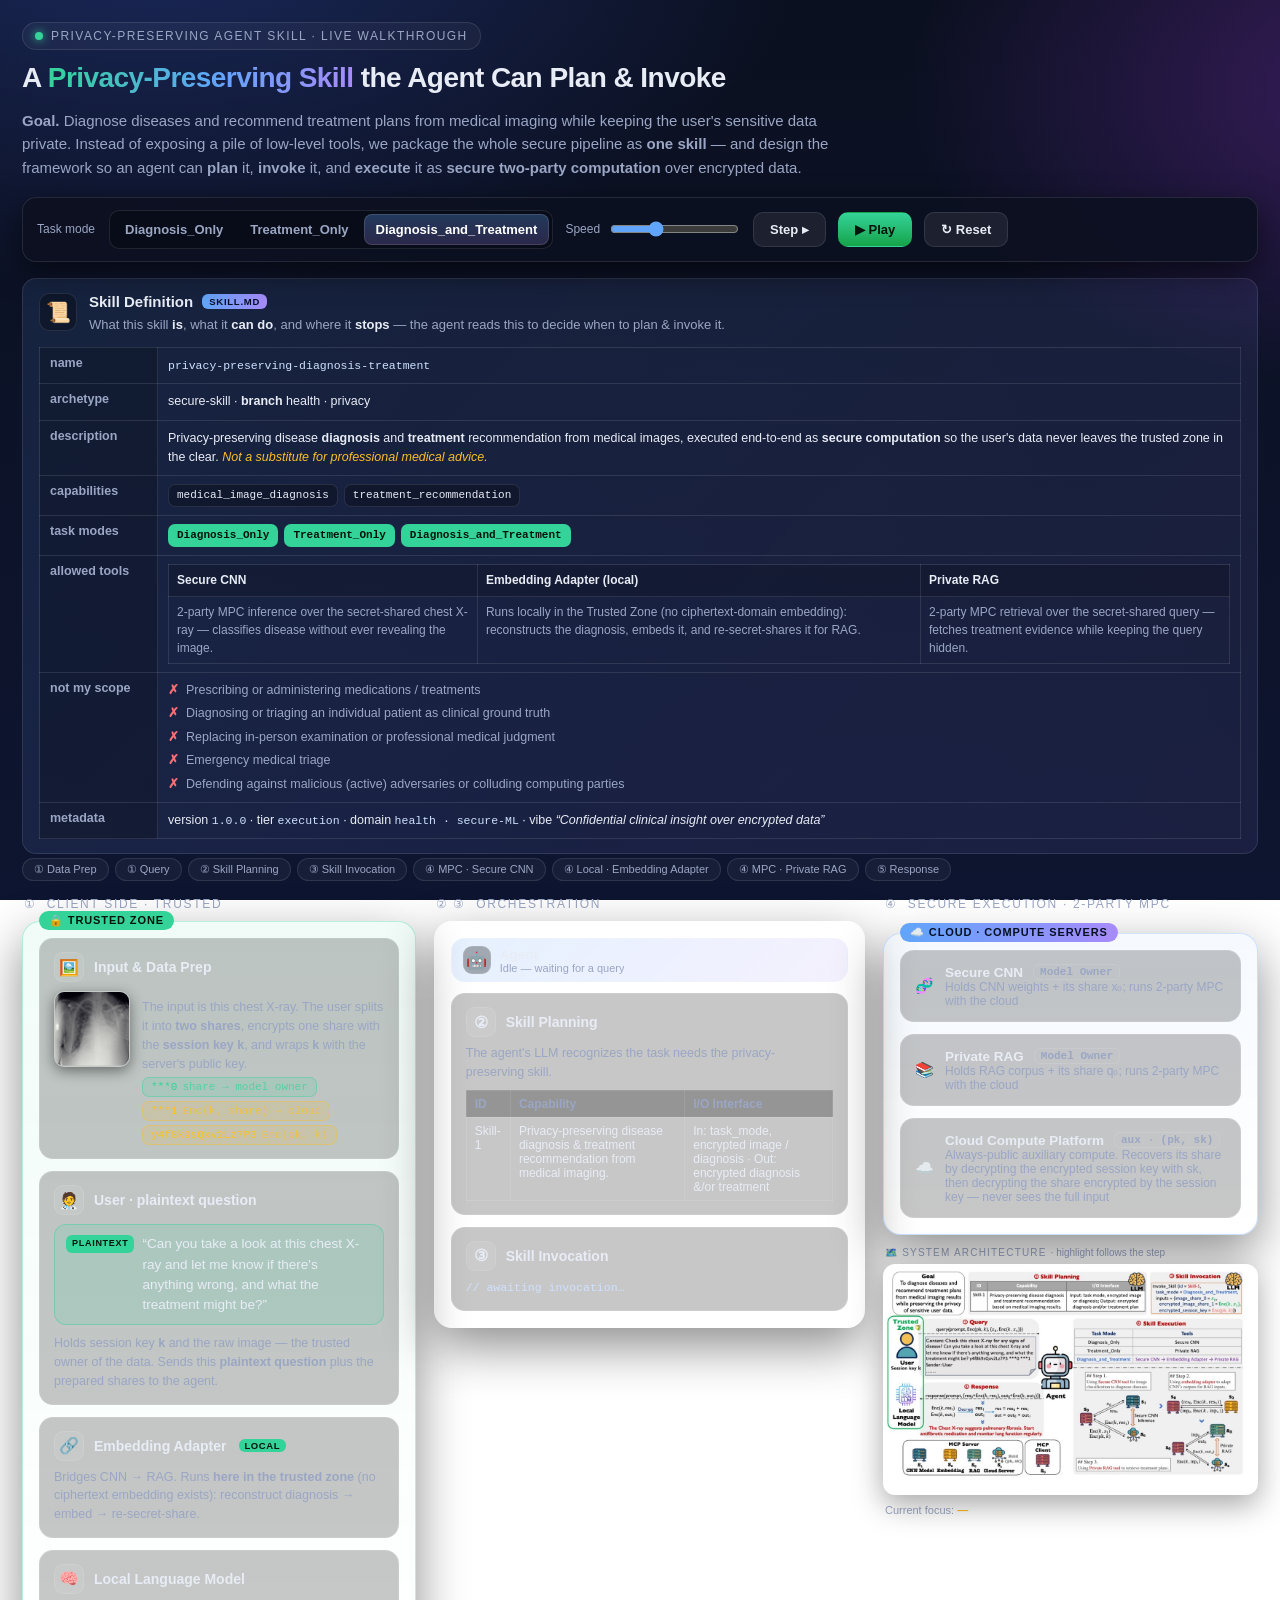
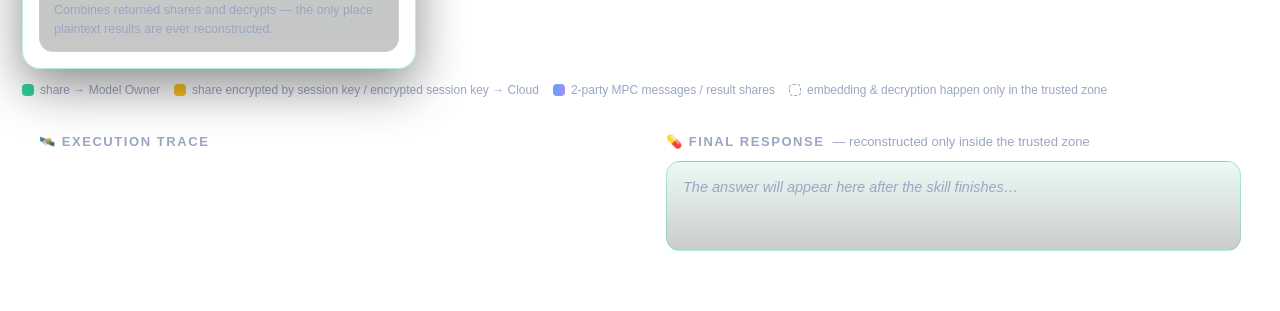
==== commit fbf384a6: "Narrow architecture diagram to align under Secure Execution column only. Co-authored-by: Cursor <cur" ====
--- a/app/index.html
+++ b/app/index.html
@@ -4,8 +4,8 @@
     <meta charset="UTF-8" />
     <meta name="viewport" content="width=device-width, initial-scale=1.0" />
     <title>Privacy-Preserving Skill · Agent Demo (React)</title>
-    <script type="module" crossorigin src="./assets/index-D4pqzDUn.js"></script>
-    <link rel="stylesheet" crossorigin href="./assets/index-BvYfLDtQ.css">
+    <script type="module" crossorigin src="./assets/index-DzaILJic.js"></script>
+    <link rel="stylesheet" crossorigin href="./assets/index-1vCCNBmM.css">
   </head>
   <body>
     <div id="root"></div>
--- a/app/assets/index-1vCCNBmM.css
+++ b/app/assets/index-1vCCNBmM.css
@@ -0,0 +1 @@
+:root{--bg: #0b1020;--bg2: #0e1530;--panel: rgba(255, 255, 255, .04);--panel-strong: rgba(255, 255, 255, .07);--border: rgba(255, 255, 255, .1);--text: #e8ecf5;--muted: #9aa6c4;--green: #34d399;--green-soft: rgba(52, 211, 153, .14);--blue: #60a5fa;--violet: #a78bfa;--gold: #fbbf24;--gold-soft: rgba(251, 191, 36, .15);--pink: #f472b6;--shadow: 0 18px 50px rgba(0, 0, 0, .45);--mono: "SF Mono", "JetBrains Mono", "Fira Code", ui-monospace, Menlo, Consolas, monospace}*{box-sizing:border-box}html,body,#root{height:100%}body{margin:0;font-family:-apple-system,BlinkMacSystemFont,Segoe UI,Roboto,Helvetica Neue,Arial,sans-serif;color:var(--text);background:radial-gradient(1200px 700px at 12% -10%,#1b2a5e 0%,transparent 55%),radial-gradient(1000px 600px at 110% 10%,#3a1d5e 0%,transparent 50%),linear-gradient(180deg,var(--bg) 0%,var(--bg2) 100%);background-attachment:fixed;min-height:100vh}.wrap{max-width:1280px;margin:0 auto;padding:22px 22px 40px}header.hero{margin-bottom:18px}.badge{display:inline-flex;align-items:center;gap:8px;font-size:12px;letter-spacing:.12em;text-transform:uppercase;color:var(--muted);border:1px solid var(--border);background:var(--panel);padding:6px 12px;border-radius:999px}.badge .dot{width:8px;height:8px;border-radius:50%;background:var(--green);box-shadow:0 0 10px var(--green)}h1{font-size:28px;margin:12px 0 6px;letter-spacing:-.02em}h1 .grad{background:linear-gradient(90deg,var(--green),var(--blue) 55%,var(--violet));-webkit-background-clip:text;background-clip:text;-webkit-text-fill-color:transparent}.goal{color:var(--muted);font-size:15px;max-width:820px;line-height:1.55}.controls{display:flex;flex-direction:column;gap:10px;margin:16px 0 0;padding:12px 14px;background:#0c1121eb;border:1px solid var(--border);border-radius:14px;position:sticky;top:10px;z-index:50;-webkit-backdrop-filter:blur(10px);backdrop-filter:blur(10px);box-shadow:0 10px 30px #0000008c}.ctl-row{display:flex;flex-wrap:wrap;align-items:center;gap:12px}.seg{display:inline-flex;background:#00000040;border:1px solid var(--border);border-radius:10px;padding:3px;gap:3px}.seg button{border:0;background:transparent;color:var(--muted);cursor:pointer;padding:8px 12px;border-radius:8px;font-size:13px;font-weight:600;transition:.18s}.seg button:hover{color:var(--text)}.seg button.active{background:linear-gradient(180deg,#60a5fa4d,#a78bfa38);color:#fff;box-shadow:inset 0 0 0 1px #ffffff1f}.ctl-label{font-size:12px;color:var(--muted);margin-right:2px}.spacer{flex:1}.btn{border:1px solid var(--border);background:var(--panel-strong);color:var(--text);padding:9px 16px;border-radius:10px;cursor:pointer;font-size:13px;font-weight:600;display:inline-flex;align-items:center;gap:8px;transition:.18s}.btn:hover{border-color:#ffffff40;transform:translateY(-1px)}.btn.primary{background:linear-gradient(180deg,var(--green),#16a34a);color:#04140c;border-color:transparent}.btn:disabled{opacity:.45;cursor:not-allowed;transform:none}.speed{display:inline-flex;align-items:center;gap:8px;font-size:12px;color:var(--muted)}.speed input{accent-color:var(--blue)}.stage{position:relative}.grid{display:grid;grid-template-columns:1.05fr 1.15fr 1fr;gap:18px;align-items:start}.col-trusted,.col-orch{min-width:0}.col-cloud{min-width:0;display:flex;flex-direction:column;gap:12px}.col-title{display:flex;align-items:center;gap:8px;font-size:12px;text-transform:uppercase;letter-spacing:.14em;color:var(--muted);margin:0 0 10px 2px}.zone{border-radius:18px;padding:16px;height:auto;background:var(--panel);border:1px solid var(--border);box-shadow:var(--shadow);position:relative}.zone.trusted{border-color:#34d39959;background:linear-gradient(180deg,#34d39912,#ffffff05)}.zone.cloud{border-color:#60a5fa4d;background:linear-gradient(180deg,#60a5fa0f,#ffffff05)}.zone-tag{position:absolute;top:-11px;left:16px;font-size:11px;font-weight:700;letter-spacing:.08em;padding:3px 10px;border-radius:999px;text-transform:uppercase}.zone.trusted .zone-tag{background:var(--green);color:#04140c}.zone.cloud .zone-tag{background:linear-gradient(90deg,var(--blue),var(--violet));color:#061024}.card{background:#00000038;border:1px solid var(--border);border-radius:14px;padding:13px 14px;margin-bottom:12px;transition:.25s;position:relative}.card:last-child{margin-bottom:0}.card .ct{display:flex;align-items:center;gap:10px;font-weight:700;font-size:14px}.card .ct .ic{width:30px;height:30px;flex:none;border-radius:9px;display:grid;place-items:center;font-size:16px;background:var(--panel-strong);border:1px solid var(--border)}.card .sub{color:var(--muted);font-size:12.5px;margin-top:7px;line-height:1.5}.card.node{display:flex;flex-direction:column}.card.active{border-color:var(--gold);box-shadow:0 0 0 1px var(--gold),0 10px 30px #fbbf242e;background:linear-gradient(180deg,var(--gold-soft),rgba(0,0,0,.2));transform:translateY(-2px)}.card.active .ic{background:var(--gold);color:#1a1304;border-color:transparent}.card.done{border-color:#34d39973}.ct .check{display:none}.card.done .ct .check{display:inline;margin-left:auto;color:var(--green);font-weight:800}.card.dim{opacity:.45}.chip{display:inline-flex;align-items:center;gap:5px;font-family:var(--mono);font-size:11px;padding:3px 8px;border-radius:7px;border:1px solid var(--border);background:#0000004d;color:var(--muted);margin:4px 6px 0 0}.chip.lock{color:var(--gold);border-color:#fbbf2466;background:var(--gold-soft)}.chip.plain{color:var(--green);border-color:#34d39966;background:var(--green-soft)}.chip .k{opacity:.7}.chip.plain .k,.chip.lock .k{font-weight:400}.agent-head{display:flex;align-items:center;gap:12px;margin-bottom:14px;padding:12px 14px;border-radius:14px;background:linear-gradient(135deg,#60a5fa29,#a78bfa1f);border:1px solid var(--border)}.agent-head.slim{gap:9px;margin-bottom:11px;padding:7px 11px}.agent-head .robot{width:42px;height:42px;border-radius:12px;display:grid;place-items:center;font-size:24px;background:#0000004d;border:1px solid var(--border)}.agent-head.slim .robot{width:28px;height:28px;border-radius:9px;font-size:17px}.agent-meta{min-width:0}.agent-head .t{font-weight:800;font-size:16px}.agent-head.slim .t{font-size:13.5px;line-height:1.15}.agent-head .s{color:var(--muted);font-size:12px}.agent-head.slim .s{font-size:11px;white-space:nowrap;overflow:hidden;text-overflow:ellipsis}.agent-head.thinking{animation:pulseGlow 1.1s ease-in-out infinite}@keyframes pulseGlow{0%,to{box-shadow:0 0 0 1px #a78bfa33}50%{box-shadow:0 0 0 1px #a78bfab3,0 0 26px #a78bfa59}}.skill-table{width:100%;border-collapse:collapse;font-size:12px;margin-top:8px}.skill-table th,.skill-table td{text-align:left;padding:6px 8px;border:1px solid var(--border);vertical-align:top}.skill-table th{color:var(--muted);font-weight:600;background:#00000040}code.invoke{display:block;font-family:var(--mono);font-size:11.5px;line-height:1.6;color:#cfe1ff;white-space:pre-wrap;margin-top:8px}code.invoke .kw{color:var(--violet)}code.invoke .id{color:var(--gold)}code.invoke .en{color:var(--green)}.unused{color:var(--muted);font-style:italic;opacity:.9}.localbadge{font-size:9.5px;font-weight:800;letter-spacing:.06em;text-transform:uppercase;color:#04140c;background:var(--green);border-radius:6px;padding:1px 6px;margin-left:2px}.srv{display:flex;align-items:center;gap:11px}.srv .sid{font-family:var(--mono);font-size:11px;color:var(--muted);border:1px solid var(--border);border-radius:6px;padding:1px 6px}.srv .role{color:var(--muted);font-size:12px}.fx{position:absolute;top:0;right:0;bottom:0;left:0;pointer-events:none;z-index:40;overflow:visible}.packet{position:absolute;transform:translate(-50%,-50%);font-family:var(--mono);font-size:11px;font-weight:700;padding:5px 9px;border-radius:9px;white-space:nowrap;border:1px solid;box-shadow:0 6px 18px #0006;will-change:left,top;-webkit-backdrop-filter:blur(2px);backdrop-filter:blur(2px)}.packet.enc{color:#1a1304;background:var(--gold);border-color:#f59e0b}.packet.plain{color:#04140c;background:var(--green);border-color:#10b981}.packet.result{color:#06121f;background:linear-gradient(90deg,var(--blue),var(--violet));border-color:var(--violet)}.bottom{display:grid;grid-template-columns:1fr 1fr;gap:18px;margin-top:20px}.panel{background:var(--panel);border:1px solid var(--border);border-radius:16px;padding:16px}.panel h3{margin:0 0 12px;font-size:13px;text-transform:uppercase;letter-spacing:.12em;color:var(--muted);display:flex;align-items:center;gap:8px}.panel h3 .note{font-weight:400;text-transform:none;letter-spacing:0;color:var(--muted)}.trace{font-family:var(--mono);font-size:12.5px;line-height:1.65;max-height:230px;overflow:auto}.trace .line{padding:5px 0;border-bottom:1px dashed rgba(255,255,255,.06);display:flex;gap:10px;opacity:0;transform:translateY(4px);animation:rise .35s forwards}@keyframes rise{to{opacity:1;transform:none}}.trace .ph{color:var(--violet);font-weight:700;flex:none}.trace .tx{color:var(--text)}.trace .tx.muted,.trace .muted{color:var(--muted)}.chatbubble{background:linear-gradient(180deg,#34d3991a,#0003);border:1px solid rgba(52,211,153,.35);border-radius:14px;padding:14px 16px;min-height:90px;line-height:1.6;font-size:14.5px}.chatbubble .who{font-size:11px;text-transform:uppercase;letter-spacing:.1em;color:var(--green);margin-bottom:8px;display:flex;align-items:center;gap:8px}.chatbubble .empty{color:var(--muted);font-style:italic}.diag{color:var(--blue);font-weight:700}.rx{color:var(--gold);font-weight:700}.cursor-blink{display:inline-block;width:8px;background:var(--green);margin-left:2px;animation:blink 1s steps(2) infinite}@keyframes blink{50%{opacity:0}}.legend{display:flex;flex-wrap:wrap;gap:14px;margin-top:14px;font-size:12px;color:var(--muted)}.legend span{display:inline-flex;align-items:center;gap:6px}.legend i{width:12px;height:12px;border-radius:4px;display:inline-block}.skillcard{margin-top:16px;padding:14px 16px;border-radius:14px;background:linear-gradient(135deg,#60a5fa1f,#a78bfa17);border:1px solid var(--border)}.skillhead{display:flex;gap:12px;align-items:flex-start}.skillhead .ic{width:38px;height:38px;flex:none;border-radius:10px;display:grid;place-items:center;font-size:20px;background:#0000004d;border:1px solid var(--border)}.skname{font-weight:800;font-size:15px;display:flex;align-items:center;gap:9px;flex-wrap:wrap}.skname .tag{font-size:9.5px;font-weight:800;letter-spacing:.08em;text-transform:uppercase;color:#061024;background:linear-gradient(90deg,var(--blue),var(--violet));padding:2px 7px;border-radius:6px}.skdesc{color:var(--muted);font-size:13px;line-height:1.55;margin-top:5px}.skdesc b{color:var(--text)}.skmeta{margin-top:11px;display:grid;gap:6px;font-size:12.5px;color:var(--muted);line-height:1.5}.skmeta b{color:var(--text)}.skmeta code{font-family:var(--mono);font-size:11.5px;color:#cfe1ff;background:#00000047;border:1px solid var(--border);border-radius:5px;padding:1px 5px}.skilltable{width:100%;border-collapse:collapse;margin-top:12px;font-size:12.5px}.skilltable th{text-align:left;vertical-align:top;white-space:nowrap;width:118px;color:var(--muted);font-weight:700;background:#00000038;border:1px solid var(--border);padding:8px 10px}.skilltable td{vertical-align:top;border:1px solid var(--border);padding:8px 10px;line-height:1.55;color:var(--text)}.skilltable td code{font-family:var(--mono);font-size:11.5px;color:#cfe1ff}.skilltable td b{color:var(--text)}.skilltable td em{color:var(--gold);font-style:italic}.tooltable{width:100%;border-collapse:collapse;font-size:12px;margin:0}.tooltable th,.tooltable td{text-align:left;padding:6px 8px;border:1px solid var(--border);vertical-align:top}.tooltable th{color:var(--text);font-weight:700;background:#00000030;white-space:nowrap}.tooltable td{color:var(--muted);line-height:1.5}.skchips{display:flex;flex-wrap:wrap;gap:6px}.skchip{font-family:var(--mono);font-size:11px;padding:2px 8px;border-radius:7px;border:1px solid var(--border);background:#00000047;color:var(--text)}.skchip.mode{color:#04140c;background:var(--green);border-color:transparent;font-weight:700}.skchip.tool{color:#061024;background:linear-gradient(90deg,var(--blue),var(--violet));border-color:transparent;font-weight:700}.skscope{margin:0;padding-left:0;list-style:none;display:grid;gap:4px}.skscope li{color:var(--muted)}.skscope li:before{content:"✗";color:#f87171;font-weight:800;margin-right:7px}.stepbar{display:flex;gap:6px;margin:4px 0 16px;flex-wrap:wrap}.pip{font-size:11px;color:var(--muted);border:1px solid var(--border);border-radius:999px;padding:4px 11px;background:var(--panel);transition:.2s}.pip.active{color:#fff;border-color:var(--gold);background:var(--gold-soft)}.pip.done{color:var(--green);border-color:#34d39966}.prep{display:flex;gap:12px;align-items:flex-start;margin-top:9px}.prep .cxr{width:76px;height:76px;flex:none;border-radius:10px;object-fit:cover;border:1px solid var(--border);box-shadow:0 4px 14px #00000073}.prep .prepflow{flex:1;min-width:0}.qbubble{display:flex;align-items:flex-start;gap:8px;margin:9px 0 2px;background:var(--green-soft);border:1px solid rgba(52,211,153,.4);border-radius:12px;padding:9px 11px;font-size:13.5px;line-height:1.5;color:var(--text)}.qlabel{flex:none;font-size:9px;font-weight:800;letter-spacing:.08em;text-transform:uppercase;color:#04140c;background:var(--green);border-radius:6px;padding:2px 6px;margin-top:1px}.archpanel{width:100%}.archpanel.arch-under-cloud{margin-top:0}.arch-under-cloud .arch-title{font-size:10px}.arch-under-cloud .arch-cap{font-size:11px}.arch-title{font-size:11px;text-transform:uppercase;letter-spacing:.12em;color:var(--muted);margin:0 0 6px 2px}.arch-title span{text-transform:none;letter-spacing:0}.archframe{position:relative;line-height:0;border-radius:12px;overflow:hidden;background:#fff;border:1px solid var(--border);box-shadow:0 10px 30px #00000059}.archframe img{width:100%;height:auto;display:block}.arch-spot{position:absolute;border:2.5px solid var(--gold);border-radius:8px;box-shadow:0 0 0 3000px #0407128c,0 0 16px 3px #fbbf2499;transition:left .55s cubic-bezier(.45,.05,.25,1),top .55s cubic-bezier(.45,.05,.25,1),width .55s cubic-bezier(.45,.05,.25,1),height .55s cubic-bezier(.45,.05,.25,1),opacity .35s ease;opacity:0;pointer-events:none;z-index:5}.arch-spot.show{opacity:1}.arch-cap{margin:9px 2px 0;font-size:12px;color:var(--muted)}.arch-cap b{color:var(--gold)}@media (max-width: 980px){.grid,.bottom{grid-template-columns:1fr}.fx{display:none}.arch-spot{transition:opacity .3s ease}}
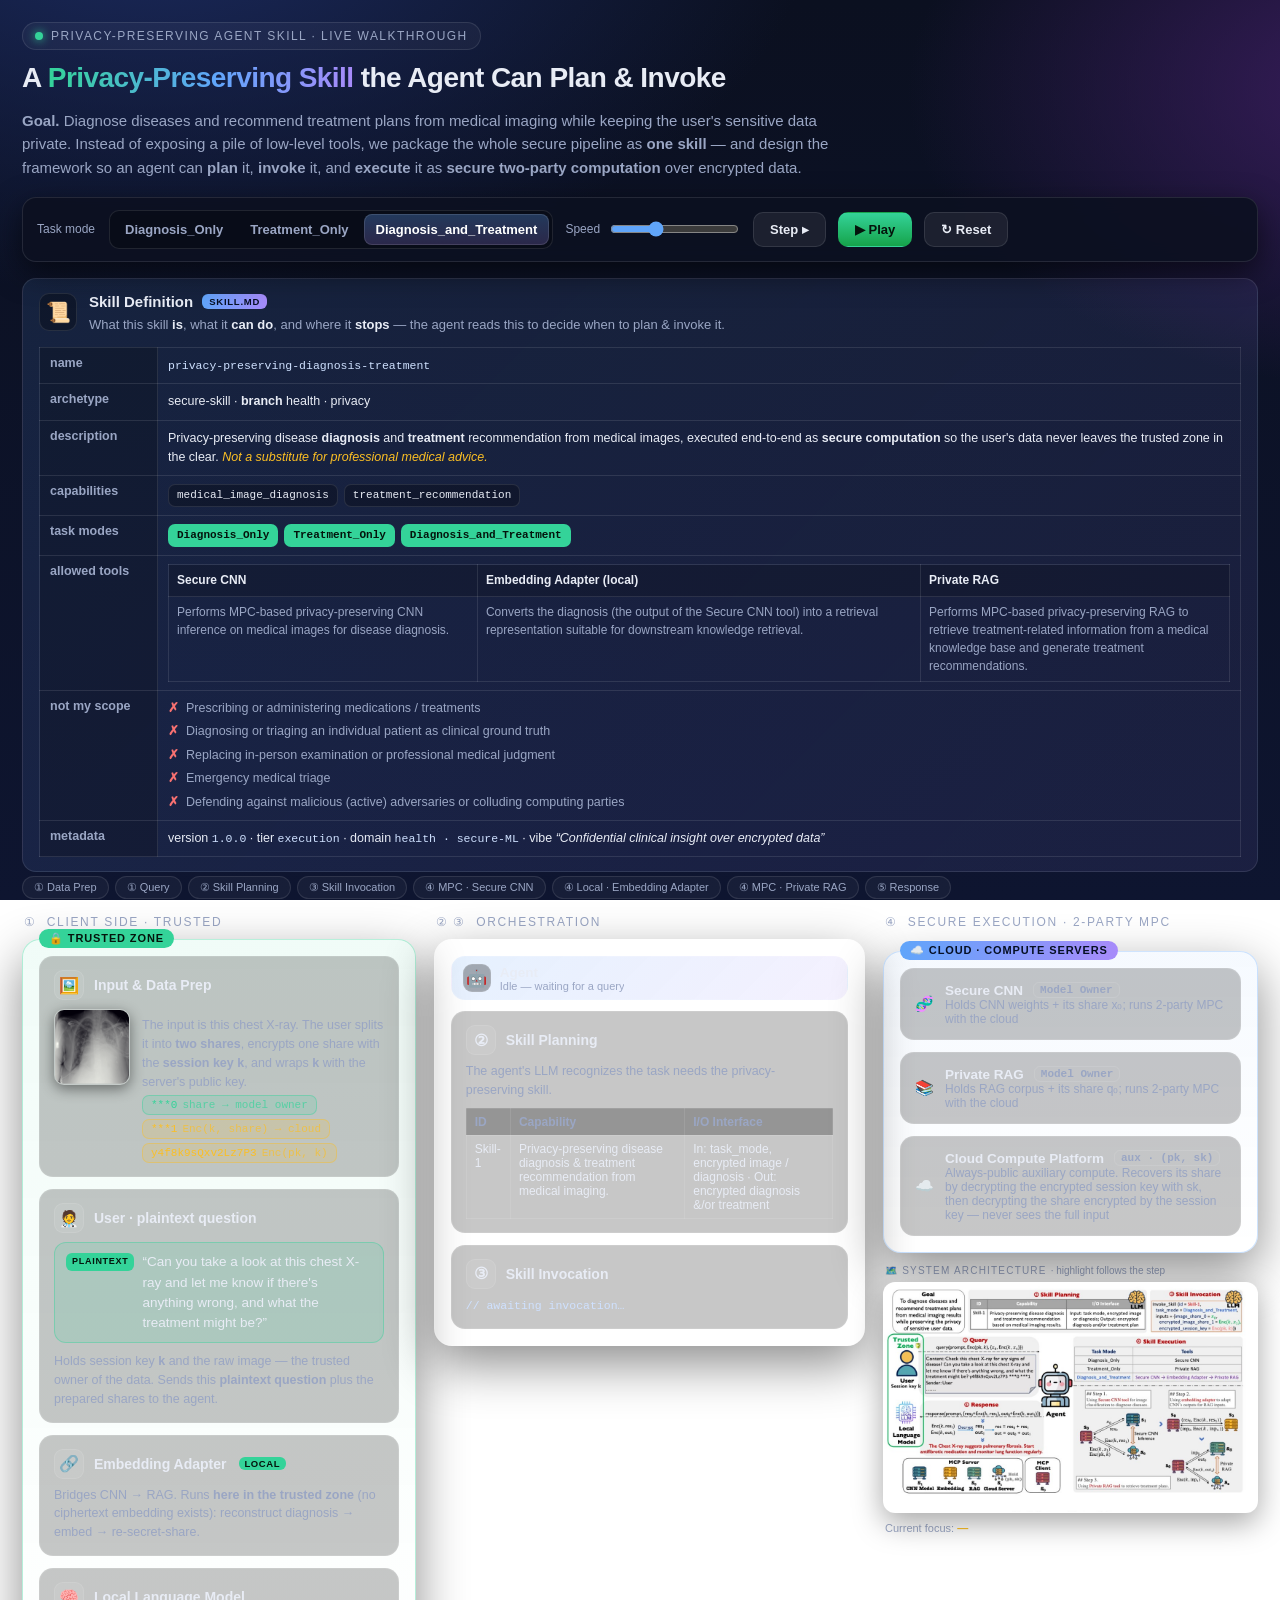
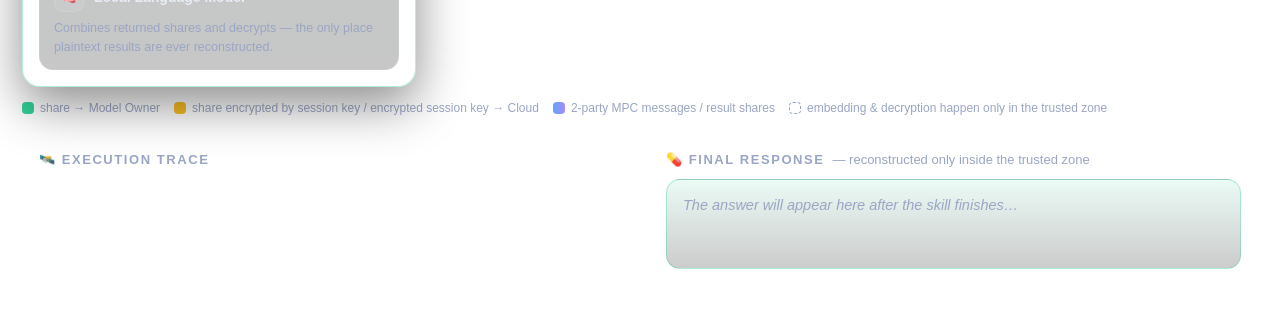
==== commit fb95029a: "Update allowed-tools descriptions for Secure CNN, Embedding Adapter, and Private RAG. Co-authored-by" ====
--- a/app/index.html
+++ b/app/index.html
@@ -4,7 +4,7 @@
     <meta charset="UTF-8" />
     <meta name="viewport" content="width=device-width, initial-scale=1.0" />
     <title>Privacy-Preserving Skill · Agent Demo (React)</title>
-    <script type="module" crossorigin src="./assets/index-DzaILJic.js"></script>
+    <script type="module" crossorigin src="./assets/index-DwIT9TBG.js"></script>
     <link rel="stylesheet" crossorigin href="./assets/index-1vCCNBmM.css">
   </head>
   <body>
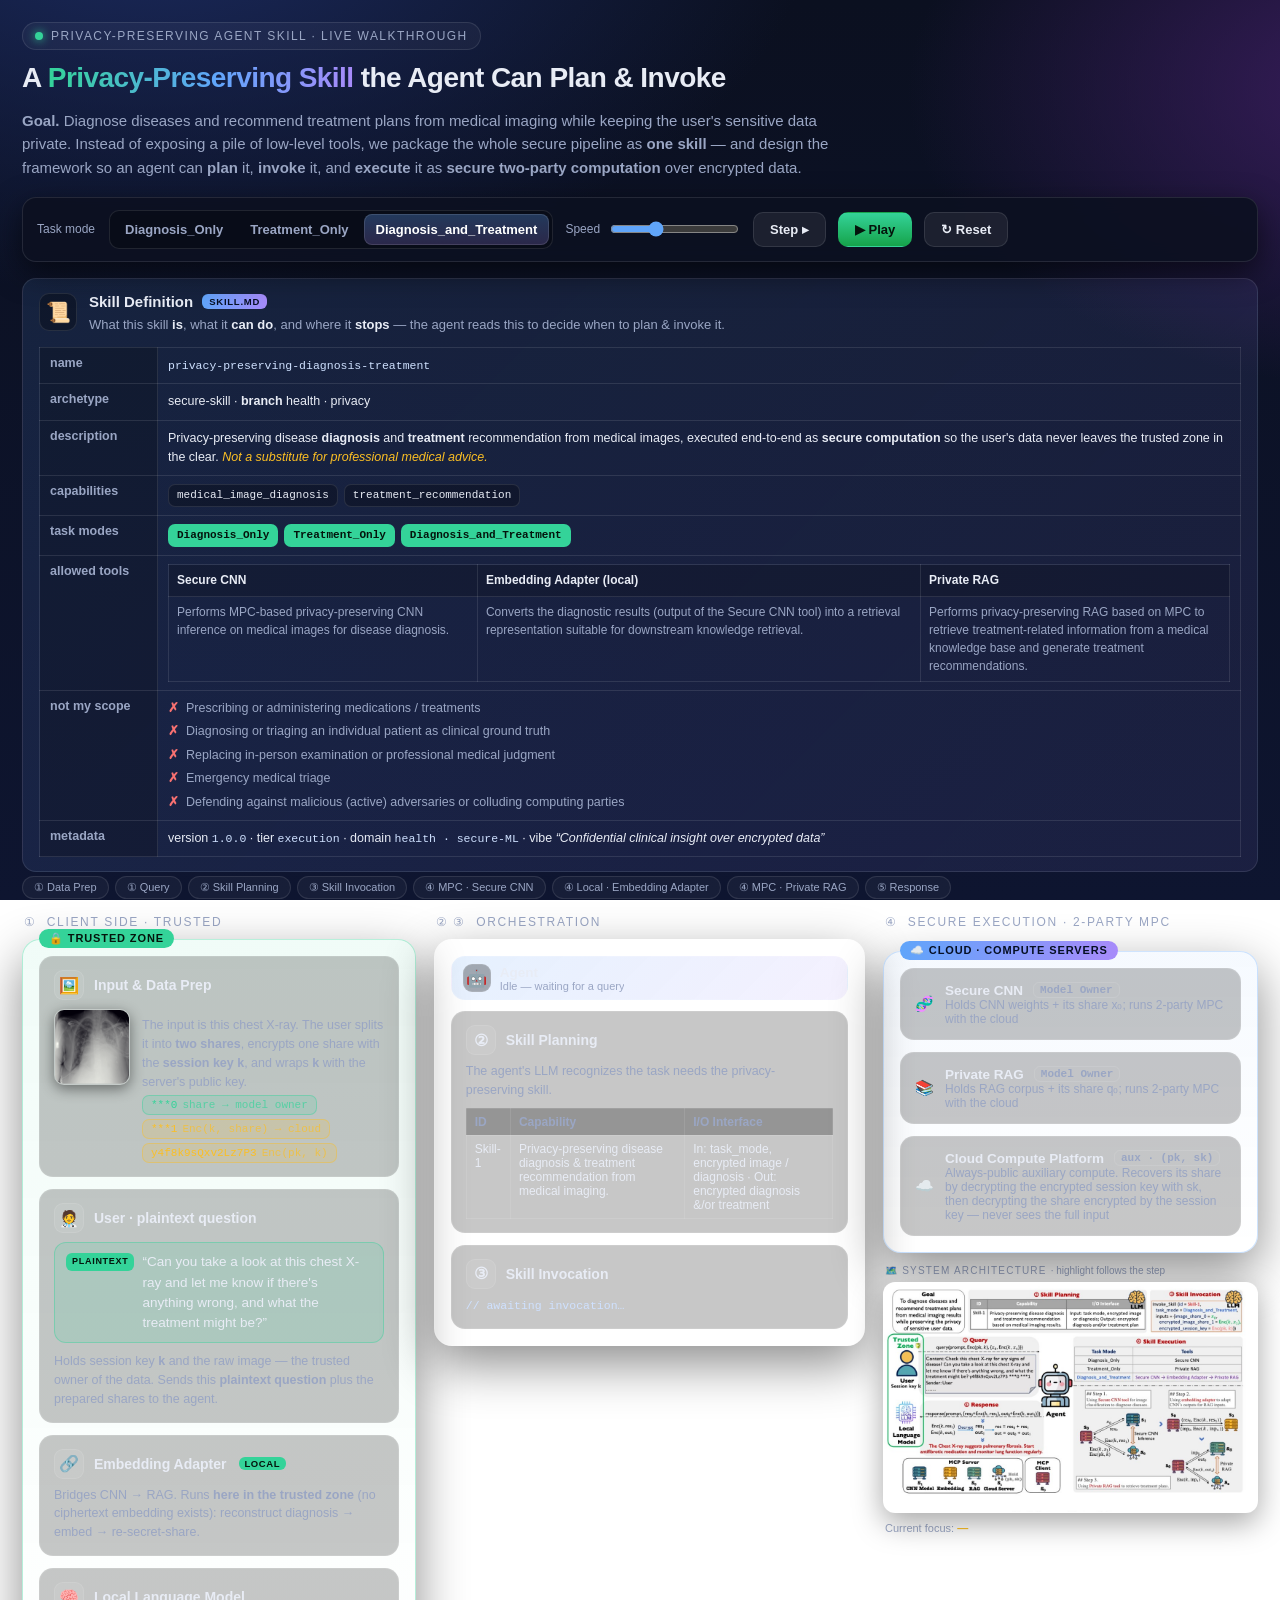
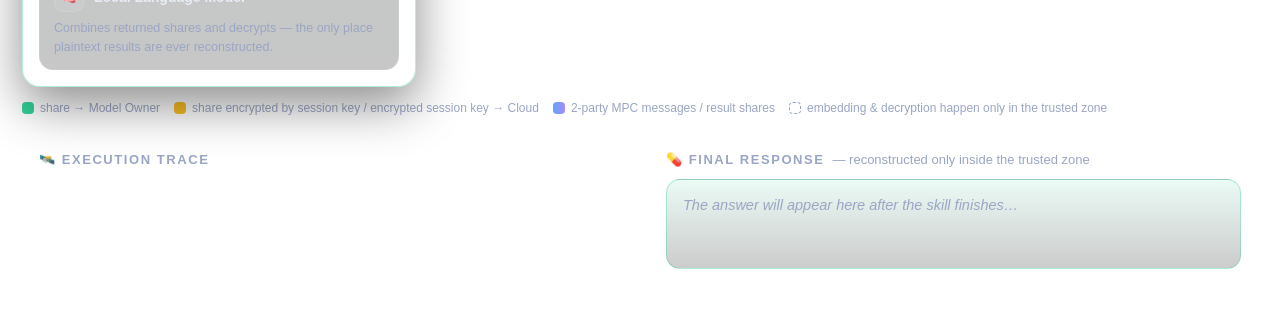
==== commit 190b6d85: "Fix allowed-tools description grammar and wording. Co-authored-by: Cursor <cursoragent@cursor.com>" ====
--- a/app/index.html
+++ b/app/index.html
@@ -4,7 +4,7 @@
     <meta charset="UTF-8" />
     <meta name="viewport" content="width=device-width, initial-scale=1.0" />
     <title>Privacy-Preserving Skill · Agent Demo (React)</title>
-    <script type="module" crossorigin src="./assets/index-DwIT9TBG.js"></script>
+    <script type="module" crossorigin src="./assets/index-g1D44NFn.js"></script>
     <link rel="stylesheet" crossorigin href="./assets/index-1vCCNBmM.css">
   </head>
   <body>
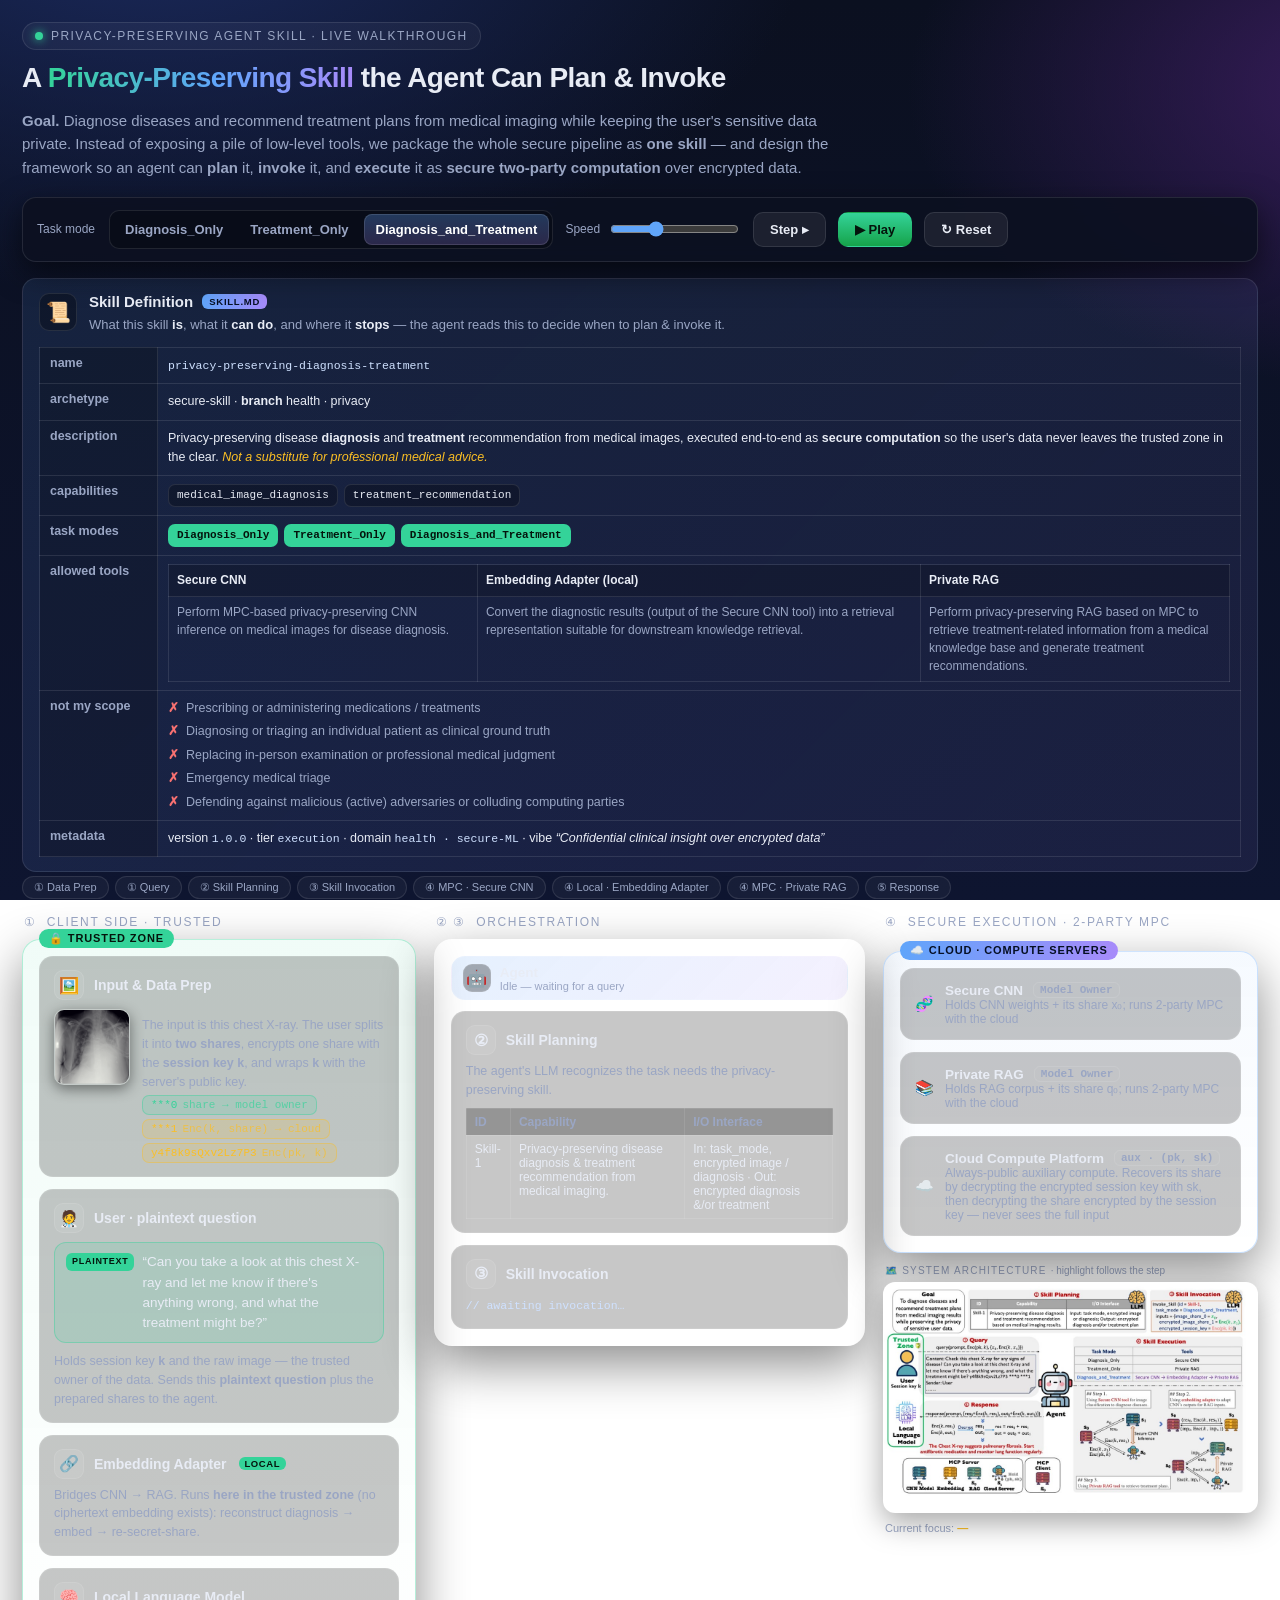
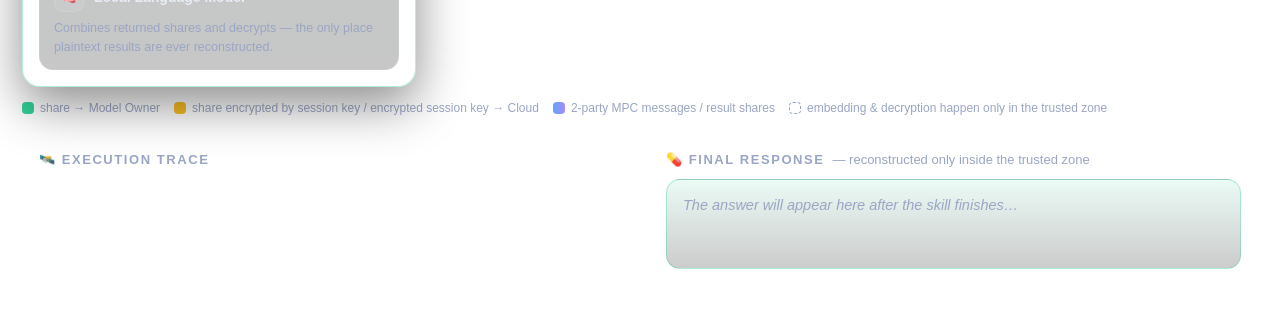
==== commit 0db2d20a: "Use imperative mood for allowed-tools descriptions. Co-authored-by: Cursor <cursoragent@cursor.com>" ====
--- a/app/index.html
+++ b/app/index.html
@@ -4,7 +4,7 @@
     <meta charset="UTF-8" />
     <meta name="viewport" content="width=device-width, initial-scale=1.0" />
     <title>Privacy-Preserving Skill · Agent Demo (React)</title>
-    <script type="module" crossorigin src="./assets/index-g1D44NFn.js"></script>
+    <script type="module" crossorigin src="./assets/index-Cl551Arw.js"></script>
     <link rel="stylesheet" crossorigin href="./assets/index-1vCCNBmM.css">
   </head>
   <body>
